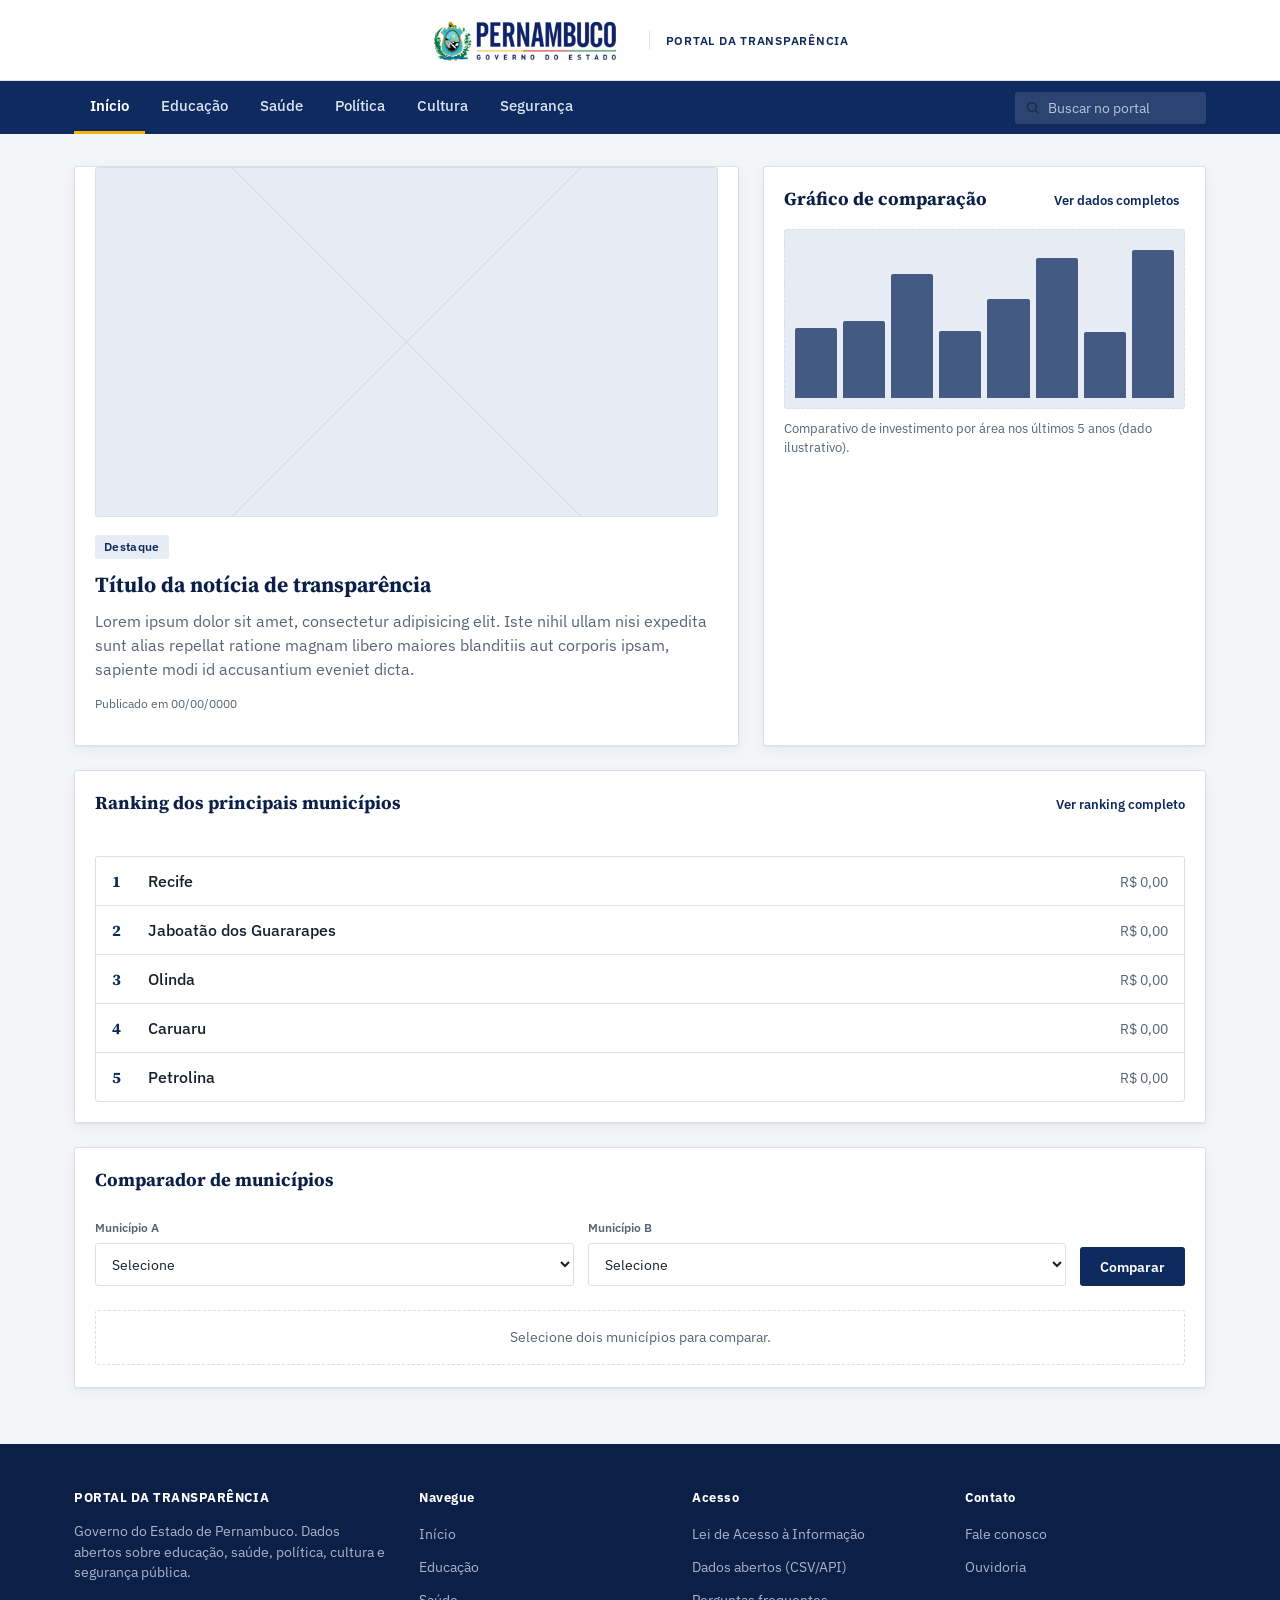
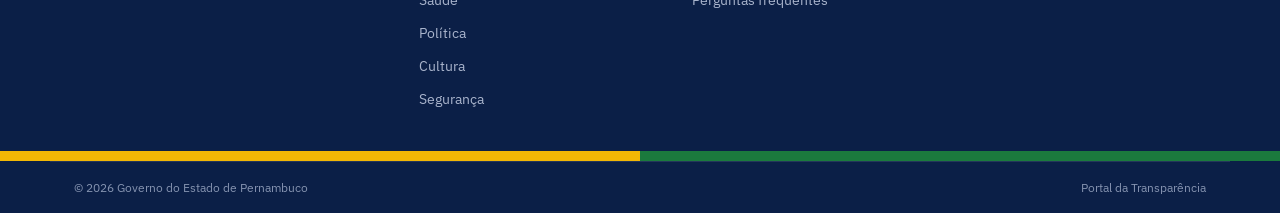
==== index.html @ 6aa35d71 "front inicial" ====
<!DOCTYPE html>
<html lang="pt-BR">
<head>
<meta charset="UTF-8">
<meta name="viewport" content="width=device-width, initial-scale=1.0">
<title>Portal da Transparência — Pernambuco</title>
<link rel="stylesheet" href="assets/css/style.css">
</head>
<body>

<div id="site-header"></div>

<main>
  <div class="container">

    <div class="grid-row grid-row--split">
      <!-- bloco notícia -->
      <article class="card">
        <span class="noticia__figure" aria-hidden="true"></span>
        <div class="card__body" style="padding-top:0;">
          <span class="noticia__tag">Destaque</span>
          <h2 class="noticia__headline">Título da notícia de transparência </h2>
          <p class="noticia__excerpt">Lorem ipsum dolor sit amet, consectetur adipisicing elit. Iste nihil ullam nisi expedita sunt alias repellat ratione magnam libero maiores blanditiis aut corporis ipsam, sapiente modi id accusantium eveniet dicta.</p>
          <p class="noticia__meta">Publicado em 00/00/0000</p>
        </div>
      </article>

      <!-- bloco gráfico de comparação -->
      <section class="card">
        <div class="card__header">
          <h2 class="card__title">Gráfico de comparação</h2>
          <button type="button" class="card__link js-toggle-grafico" aria-expanded="false" aria-controls="grafico-completo-inicio">Ver dados completos</button>
        </div>
        <div class="card__body">
          <div class="chart-placeholder" aria-hidden="true"></div>
          <p class="chart-caption">Comparativo de investimento por área nos últimos 5 anos (dado ilustrativo).</p>

          <div class="chart-expanded" id="grafico-completo-inicio" hidden>
            <div class="chart-expanded__grid">
              <div class="chart-block">
                <h3>Evolução anual</h3>
                <div class="chart-placeholder chart-placeholder--large" aria-hidden="true"></div>
              </div>
              <div class="chart-block">
                <h3>Distribuição por categoria</h3>
                <div class="pie-chart" style="--p1:35;--p2:25;--p3:20;--p4:20" aria-hidden="true"></div>
                <ul class="pie-legend">
                  <li><span class="swatch" style="background:var(--sector)"></span>Investimento <span class="pct">35%</span></li>
                  <li><span class="swatch" style="background:var(--navy-700)"></span>Custeio <span class="pct">25%</span></li>
                  <li><span class="swatch" style="background:var(--gold-500)"></span>Pessoal <span class="pct">20%</span></li>
                  <li><span class="swatch" style="background:var(--green-600)"></span>Outros <span class="pct">20%</span></li>
                </ul>
              </div>
            </div>
          </div>
        </div>
      </section>
    </div>

    <!-- bloco ranking -->
    <section class="card grid-row">
      <div class="card__header">
        <h2 class="card__title">Ranking dos principais municípios</h2>
        <a class="card__link" href="#">Ver ranking completo</a>
      </div>
      <div class="card__body">
        <ol class="ranking-list">
          <li><span class="pos">1</span><span class="mun">Recife</span><span class="val">R$ 0,00</span></li>
          <li><span class="pos">2</span><span class="mun">Jaboatão dos Guararapes</span><span class="val">R$ 0,00</span></li>
          <li><span class="pos">3</span><span class="mun">Olinda</span><span class="val">R$ 0,00</span></li>
          <li><span class="pos">4</span><span class="mun">Caruaru</span><span class="val">R$ 0,00</span></li>
          <li><span class="pos">5</span><span class="mun">Petrolina</span><span class="val">R$ 0,00</span></li>
        </ol>
      </div>
    </section>

    <!-- bloco comparador -->
    <section class="card">
      <div class="card__header">
        <h2 class="card__title">Comparador de municípios</h2>
      </div>
      <div class="comparador">
        <div>
          <label for="mun-a">Município A</label>
          <select id="mun-a">
            <option value="">Selecione</option>
            <option>Recife</option>
            <option>Jaboatão dos Guararapes</option>
            <option>Olinda</option>
            <option>Caruaru</option>
            <option>Petrolina</option>
          </select>
        </div>
        <div>
          <label for="mun-b">Município B</label>
          <select id="mun-b">
            <option value="">Selecione</option>
            <option>Recife</option>
            <option>Jaboatão dos Guararapes</option>
            <option>Olinda</option>
            <option>Caruaru</option>
            <option>Petrolina</option>
          </select>
        </div>
        <button type="button">Comparar</button>
      </div>
      <p class="comparador__result">Selecione dois municípios para comparar.</p>
    </section>

  </div>
</main>

<div id="site-footer"></div>

<script src="assets/js/layout.js"></script>
</body>
</html>
---- assets/css/style.css ----
@import url('https://fonts.googleapis.com/css2?family=Source+Serif+4:opsz,wght@8..60,400;8..60,600;8..60,700&family=IBM+Plex+Sans:wght@400;500;600;700&display=swap');

:root{
  /* cores do governo */
  --navy-900: #0B1F47;
  --navy-800: #0E2A5E;
  --navy-700: #16386F;
  --gold-500: #F2B705;
  --green-600: #1B7A3D;

  --bg: #F4F5F8;
  --surface: #FFFFFF;
  --line: #DBDFE6;
  --text: #1A1F2B;
  --text-muted: #5B6373;

  /*cor de destaque por area */
  --sector: var(--navy-800);
  --sector-tint: #E8EDF5;

  /* tipografia */
  --font-display: 'Source Serif 4', Georgia, serif;
  --font-ui: 'IBM Plex Sans', -apple-system, Segoe UI, sans-serif;

  --radius: 3px;
  --shadow: 0 1px 2px rgba(11,31,71,0.06), 0 4px 14px rgba(11,31,71,0.05);
}

/* cores por área */
body[data-sector="educacao"]  { --sector: #2E6F9E; --sector-tint: #E7EFF5; }
body[data-sector="saude"]     { --sector: #B8362B; --sector-tint: #F6E9E7; }
body[data-sector="politica"]  { --sector: #6C4A8C; --sector-tint: #EFE9F3; }
body[data-sector="cultura"]   { --sector: #B9691E; --sector-tint: #F5ECE1; }
body[data-sector="seguranca"] { --sector: #1E5C4A; --sector-tint: #E5EFEC; }

*{ box-sizing:border-box; }
html{ scroll-behavior:smooth; }
body{
  margin:0;
  background:var(--bg);
  color:var(--text);
  font-family:var(--font-ui);
  line-height:1.5;
  -webkit-font-smoothing:antialiased;
}
img{ max-width:100%; display:block; }
a{ color:inherit; text-decoration:none; }
:focus-visible{ outline:3px solid var(--gold-500); outline-offset:2px; }

.container{
  max-width:1180px;
  margin:0 auto;
  padding:0 24px;
}

/* Topo */
.site-header{
  background:var(--surface);
  border-bottom:1px solid var(--line);
}
.site-header__inner{
  display:flex;
  align-items:center;
  justify-content:center;
  gap:14px;
  padding:18px 24px;
}
.brasao{
  height:44px;
  width:auto;
  flex:none;
}
.wordmark__sub{
  font-size:0.78rem;
  font-weight:600;
  letter-spacing:0.06em;
  color:var(--navy-800);
  padding-left:16px;
  margin-left:16px;
  border-left:1px solid var(--line);
}

/* MENU — principal e busca */
.site-nav{
  background:var(--navy-800);
}
.site-nav__inner{
  display:flex;
  align-items:center;
  gap:8px;
  padding:0 24px;
}
.site-nav__list{
  list-style:none;
  display:flex;
  margin:0; padding:0;
  flex:1;
  flex-wrap:wrap;
}
.site-nav__list a{
  display:block;
  padding:14px 16px;
  font-size:0.92rem;
  font-weight:500;
  color:#DCE4F2;
  border-bottom:3px solid transparent;
  white-space:nowrap;
}
.site-nav__list a:hover{
  color:#fff;
  background:rgba(255,255,255,0.06);
}
.site-nav__list a[aria-current="page"]{
  color:#fff;
  border-bottom-color:var(--gold-500);
  font-weight:600;
}
.site-search{
  display:flex;
  align-items:center;
  background:rgba(255,255,255,0.12);
  border-radius:var(--radius);
  padding:6px 10px;
  gap:6px;
  margin:10px 0;
}
.site-search input{
  background:transparent;
  border:0;
  color:#fff;
  font-family:var(--font-ui);
  font-size:0.85rem;
  width:150px;
}
.site-search input::placeholder{ color:#B9C4DC; }
.site-search input:focus{ outline:none; }
.site-search svg{ flex:none; opacity:0.8; }

/* centro site */
.section-band{
  background:var(--sector-tint);
  border-bottom:1px solid var(--line);
}
.section-band__inner{
  padding:36px 24px 30px;
}
.section-band__eyebrow{
  display:inline-block;
  width:34px; height:4px;
  background:var(--sector);
  margin-bottom:14px;
}
.section-band__title{
  font-family:var(--font-display);
  font-size:2.1rem;
  color:var(--navy-900);
  margin:0 0 8px;
}
.section-band__desc{
  color:var(--text-muted);
  max-width:640px;
  margin:0;
}
.breadcrumb{
  font-size:0.82rem;
  color:var(--text-muted);
  margin-bottom:10px;
}
.breadcrumb a:hover{ color:var(--sector); }

/* MAIN */
main{ padding:32px 0 56px; }
.grid-row{
  display:grid;
  gap:24px;
  margin-bottom:24px;
}
.grid-row--split{ grid-template-columns:1.5fr 1fr; }

.card{
  background:var(--surface);
  border:1px solid var(--line);
  border-radius:var(--radius);
  box-shadow:var(--shadow);
  overflow:hidden;
}
.card__header{
  display:flex;
  align-items:baseline;
  justify-content:space-between;
  gap:12px;
  padding:18px 20px 0;
}
.card__title{
  font-family:var(--font-display);
  font-size:1.15rem;
  margin:0;
  color:var(--navy-900);
}
.card__link{
  font-size:0.82rem;
  font-weight:600;
  color:var(--sector);
  white-space:nowrap;
}
.card__link:hover{ text-decoration:underline; }
.card__body{ padding:16px 20px 20px; }

/* noticia*/
.noticia__figure{
  display:block;
  aspect-ratio:16/9;
  background:
    linear-gradient(135deg, transparent calc(50% - 1px), var(--line) calc(50% - 1px) calc(50% + 1px), transparent calc(50% + 1px)),
    linear-gradient(45deg, transparent calc(50% - 1px), var(--line) calc(50% - 1px) calc(50% + 1px), transparent calc(50% + 1px)),
    var(--sector-tint);
  border:1px solid var(--line);
  border-radius:var(--radius);
  margin:0 20px 16px;
  width:calc(100% - 40px);
}
.noticia__tag{
  display:inline-block;
  font-size:0.72rem;
  font-weight:600;
  letter-spacing:0.03em;
  color:var(--sector);
  background:var(--sector-tint);
  padding:3px 9px;
  border-radius:2px;
  margin-bottom:10px;
}
.noticia__headline{
  font-family:var(--font-display);
  font-size:1.35rem;
  margin:0 0 8px;
  color:var(--navy-900);
}
.noticia__excerpt{
  color:var(--text-muted);
  margin:0 0 6px;
}
.noticia__meta{
  font-size:0.78rem;
  color:var(--text-muted);
}

/* gráfico */
.chart-placeholder{
  height:180px;
  border:1px dashed var(--line);
  border-radius:var(--radius);
  background:var(--sector-tint);
  display:flex;
  align-items:flex-end;
  padding:10px;
  gap:6px;
}
.chart-placeholder i{
  flex:1;
  background:var(--sector);
  opacity:0.75;
  border-radius:2px 2px 0 0;
}
.chart-caption{
  font-size:0.8rem;
  color:var(--text-muted);
  margin-top:10px;
}

/* card gráfico */
.grid-row--split .card--full{ grid-column:1 / -1; }

/* botão "Ver dados completos" com a mesma aparência do link */
button.card__link{
  background:none;
  border:0;
  font-family:inherit;
  cursor:pointer;
}

.chart-expanded{
  margin-top:22px;
  padding-top:22px;
  border-top:1px solid var(--line);
}
.chart-expanded[hidden]{ display:none; }
.chart-expanded__grid{
  display:grid;
  grid-template-columns:1.4fr 1fr;
  gap:32px;
  align-items:start;
}
.chart-block h3{
  font-family:var(--font-display);
  font-size:1rem;
  color:var(--navy-900);
  margin:0 0 12px;
}
.chart-placeholder--large{ height:280px; }

/* gráfico de pizza  */
.pie-chart{
  --p1:35; --p2:25; --p3:20; --p4:20; /* valores padrão, caso a página não defina os seus */
  width:170px;
  height:170px;
  border-radius:50%;
  margin:0 auto 18px;
  background:conic-gradient(
    var(--sector)   0% calc(var(--p1)*1%),
    var(--navy-700) calc(var(--p1)*1%) calc((var(--p1) + var(--p2))*1%),
    var(--gold-500) calc((var(--p1) + var(--p2))*1%) calc((var(--p1) + var(--p2) + var(--p3))*1%),
    var(--green-600) calc((var(--p1) + var(--p2) + var(--p3))*1%) 100%
  );
}
.pie-legend{
  list-style:none;
  margin:0;
  padding:0;
  display:grid;
  gap:8px;
}
.pie-legend li{
  display:flex;
  align-items:center;
  gap:8px;
  font-size:0.85rem;
  color:var(--text);
}
.pie-legend .swatch{
  width:10px; height:10px;
  border-radius:2px;
  flex:none;
}
.pie-legend .pct{
  margin-left:auto;
  color:var(--text-muted);
  font-variant-numeric:tabular-nums;
}

@media (max-width:640px){
  .chart-expanded__grid{ grid-template-columns:1fr; }
}

/* ranking */
.ranking-list{
  list-style:none;
  margin:0; padding:0;
  display:grid;
  gap:1px;
  background:var(--line);
  border:1px solid var(--line);
  border-radius:var(--radius);
  overflow:hidden;
}
.ranking-list li{
  background:var(--surface);
  display:flex;
  align-items:center;
  gap:14px;
  padding:12px 16px;
}
.ranking-list .pos{
  font-family:var(--font-display);
  font-weight:700;
  color:var(--sector);
  width:22px;
  flex:none;
}
.ranking-list .mun{ flex:1; font-weight:500; }
.ranking-list .val{
  font-variant-numeric:tabular-nums;
  color:var(--text-muted);
  font-size:0.9rem;
}

/* comparador */
.comparador{
  display:grid;
  grid-template-columns:1fr 1fr auto;
  gap:14px;
  align-items:end;
  padding:24px 20px;
}
.comparador label{
  display:block;
  font-size:0.78rem;
  font-weight:600;
  color:var(--text-muted);
  margin-bottom:6px;
}
.comparador select{
  width:100%;
  padding:10px 12px;
  border:1px solid var(--line);
  border-radius:var(--radius);
  font-family:var(--font-ui);
  font-size:0.9rem;
  background:var(--surface);
  color:var(--text);
}
.comparador button{
  padding:10px 20px;
  background:var(--sector);
  color:#fff;
  border:0;
  border-radius:var(--radius);
  font-family:var(--font-ui);
  font-weight:600;
  font-size:0.9rem;
  cursor:pointer;
}
.comparador button:hover{ filter:brightness(1.08); }
.comparador__result{
  margin:0 20px 22px;
  padding:16px;
  border:1px dashed var(--line);
  border-radius:var(--radius);
  color:var(--text-muted);
  font-size:0.88rem;
  text-align:center;
}

/* Rodape */
.site-footer{ background:var(--navy-900); color:#C9D3E6; }
.site-footer__inner{
  padding:44px 24px 32px;
  display:grid;
  grid-template-columns:1.3fr 1fr 1fr 1fr;
  gap:32px;
}
.site-footer h3{
  font-family:var(--font-ui);
  font-size:0.82rem;
  letter-spacing:0.04em;
  color:#fff;
  margin:0 0 14px;
}
.site-footer p{ font-size:0.85rem; color:#A9B4CC; margin:0; }
.site-footer ul{ list-style:none; margin:0; padding:0; }
.site-footer li{ margin-bottom:9px; }
.site-footer a{ font-size:0.85rem; color:#A9B4CC; }
.site-footer a:hover{ color:#fff; }
.site-footer__stripes{ display:flex; height:10px; }
.site-footer__stripes span{ flex:1; }
.site-footer__stripes span:first-child{ background:var(--gold-500); }
.site-footer__stripes span:last-child{ background:var(--green-600); }
.site-footer__base{
  border-top:1px solid rgba(255,255,255,0.1);
  padding:16px 24px;
  font-size:0.78rem;
  color:#8593B0;
  display:flex;
  justify-content:space-between;
  flex-wrap:wrap;
  gap:8px;
}

/* Mobile */
@media (max-width:860px){
  .grid-row--split{ grid-template-columns:1fr; }
  .site-nav__inner{ flex-wrap:wrap; padding:0 12px; }
  .site-search{ width:100%; margin:8px 0 10px; }
  .site-search input{ width:100%; }
  .site-footer__inner{ grid-template-columns:1fr 1fr; }
  .comparador{ grid-template-columns:1fr; }
}
@media (max-width:520px){
  .site-footer__inner{ grid-template-columns:1fr; }
  .section-band__title{ font-size:1.6rem; }
}
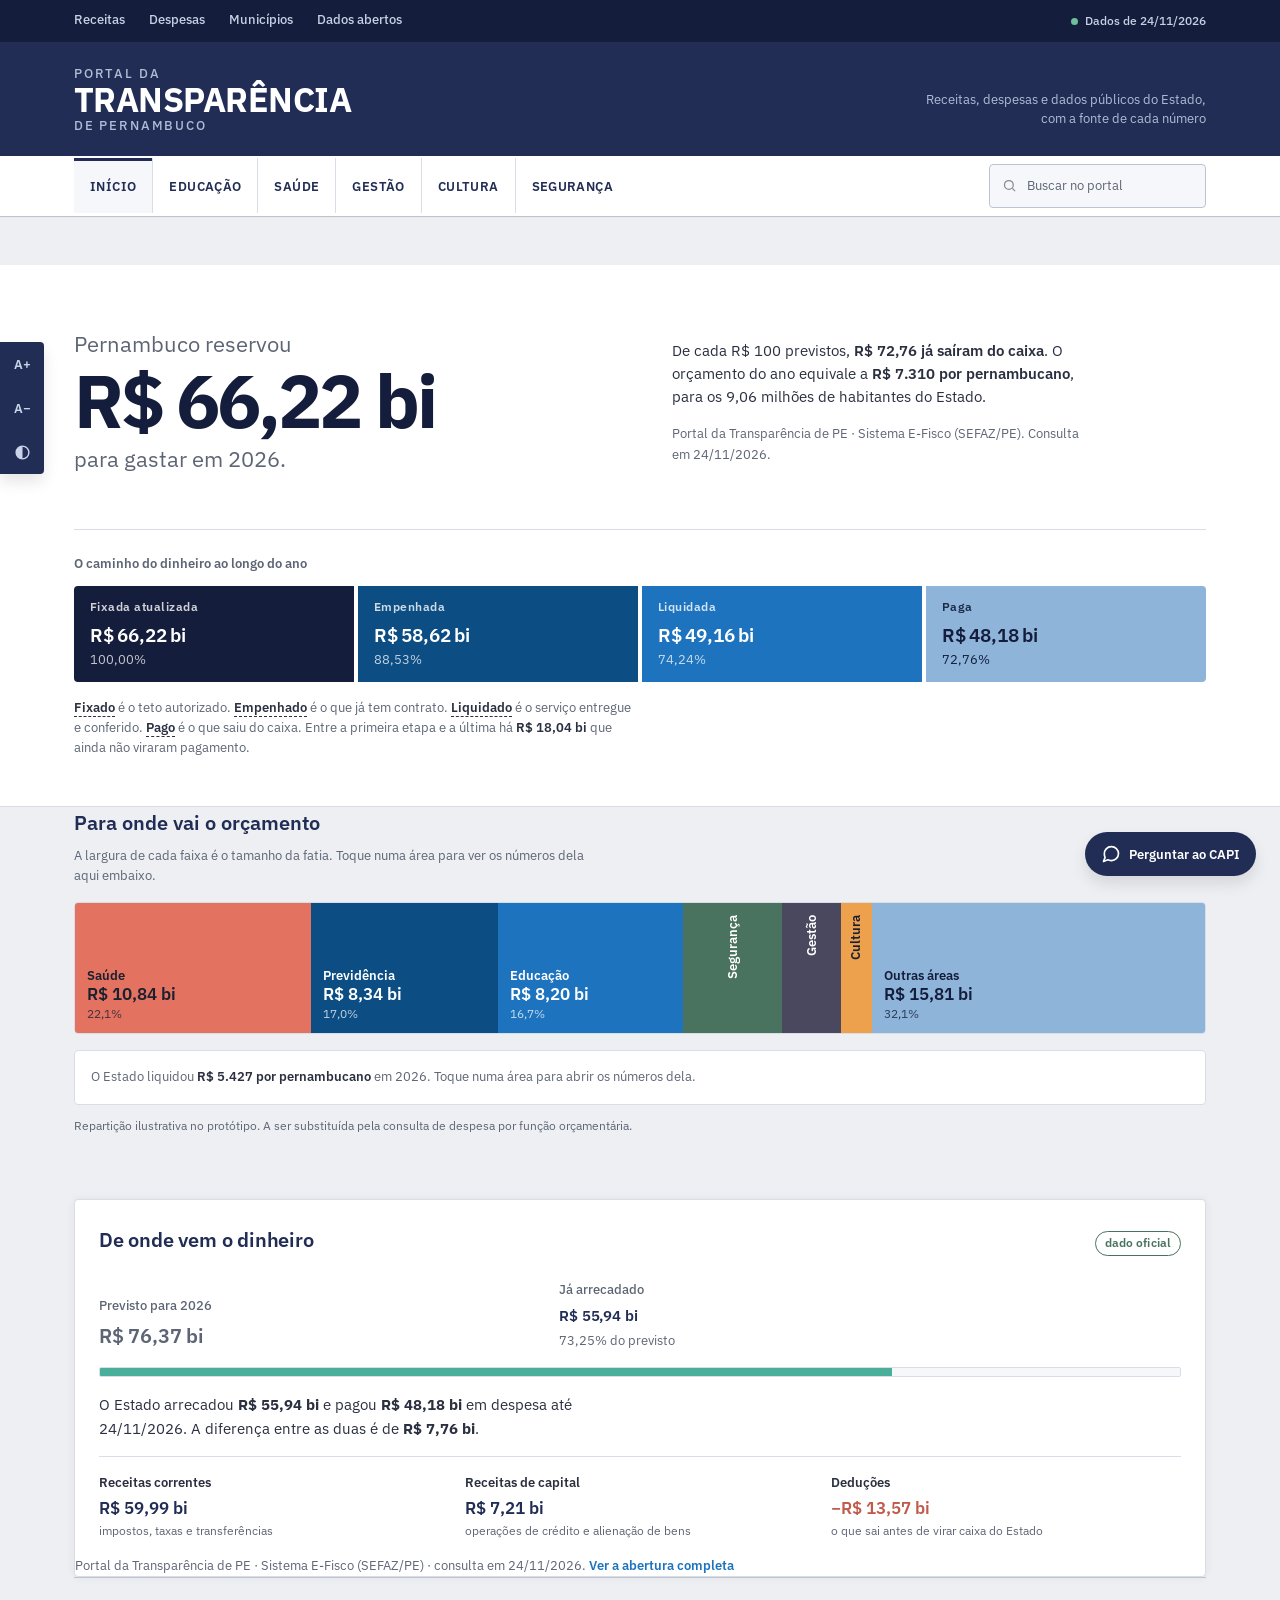
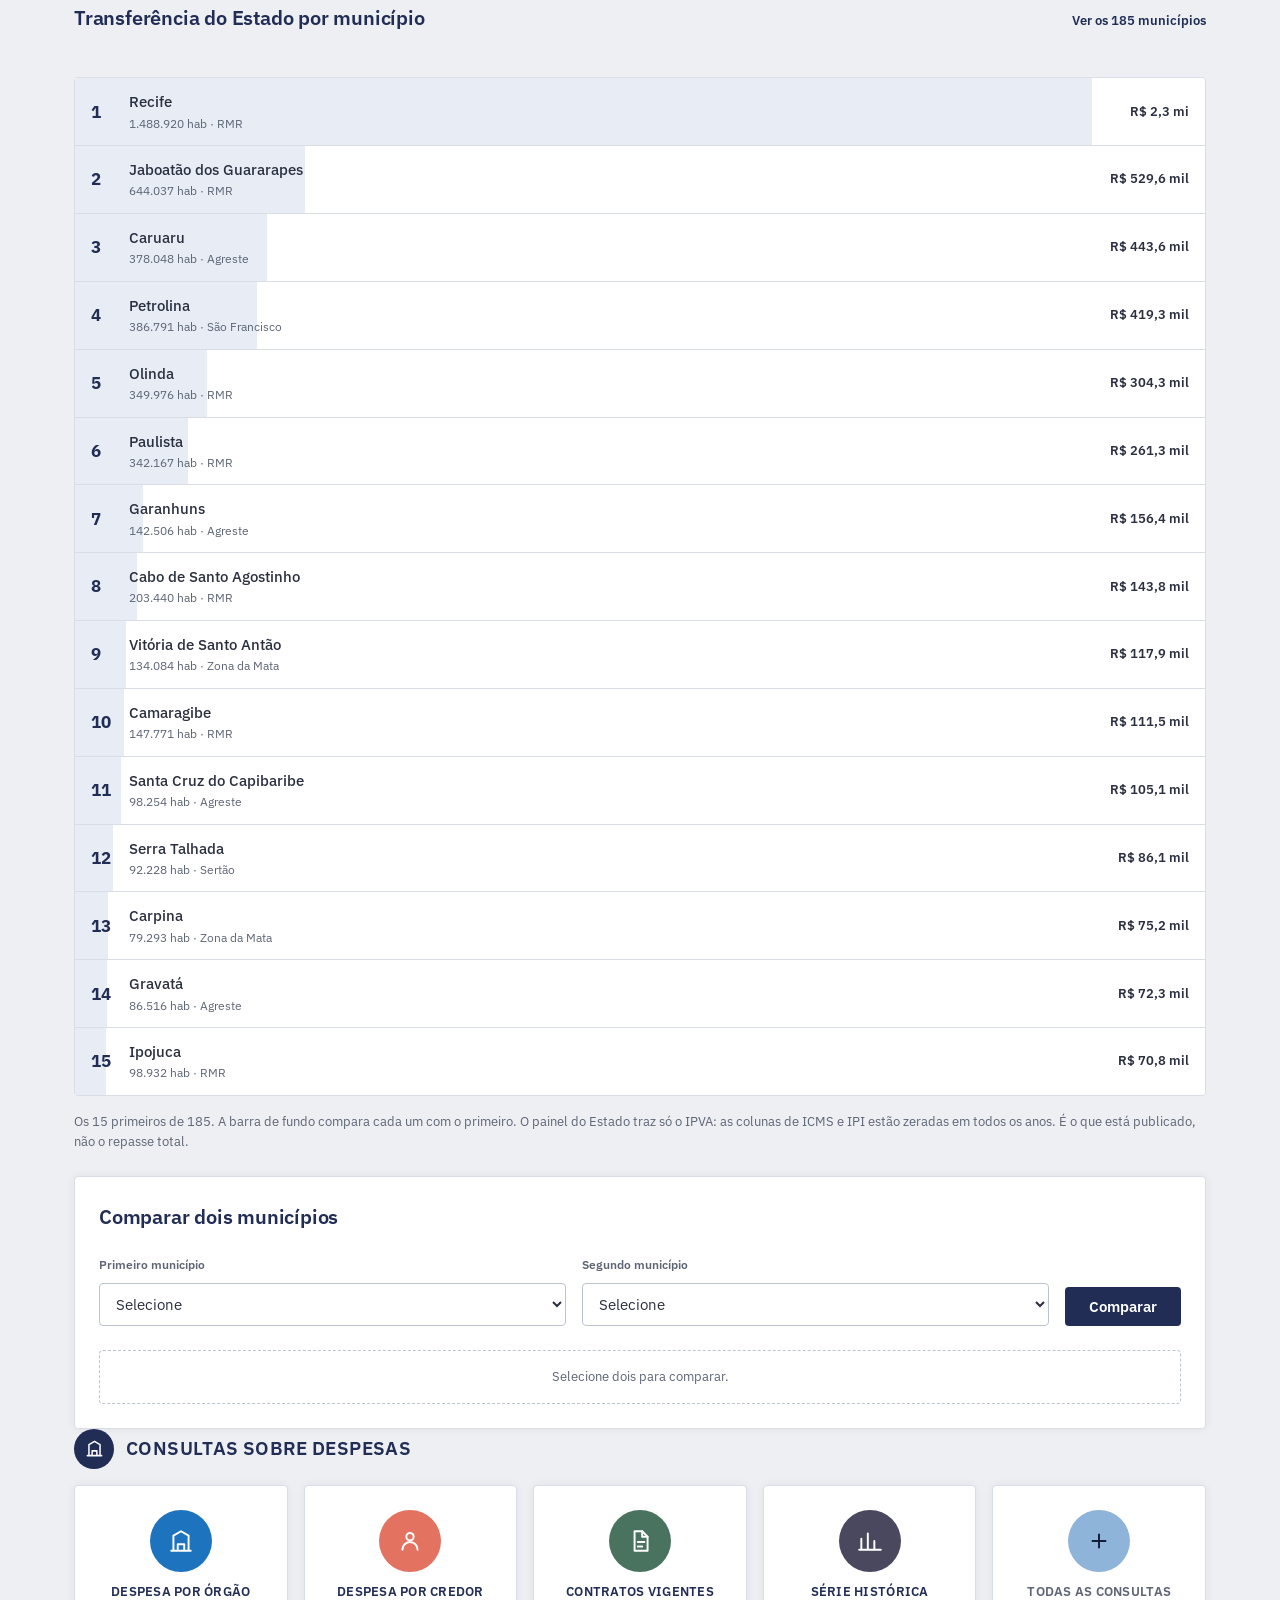
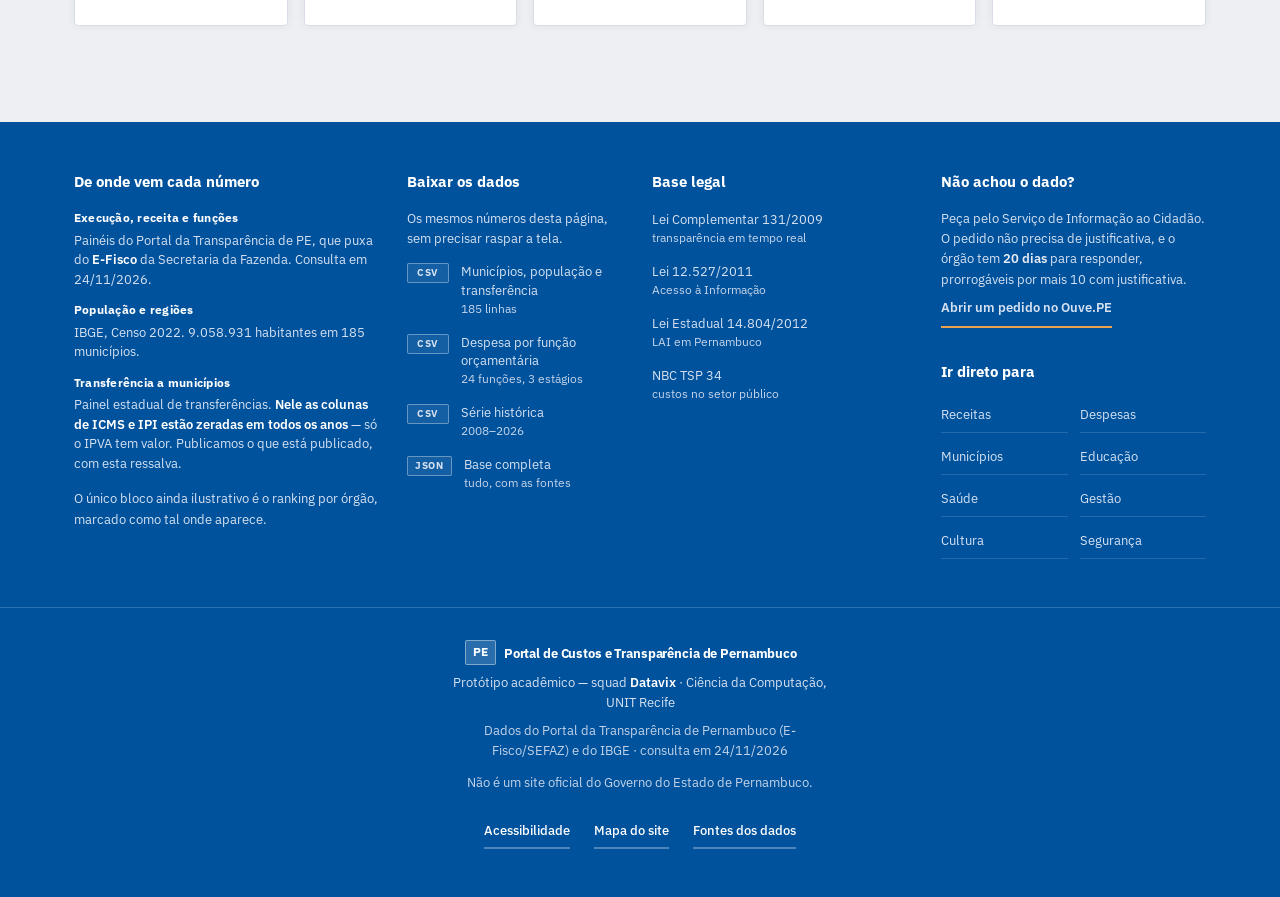
==== commit 4b64fba7: "front atualizado" ====
--- a/index.html
+++ b/index.html
@@ -4,114 +4,69 @@
 <meta charset="UTF-8">
 <meta name="viewport" content="width=device-width, initial-scale=1.0">
 <title>Portal da Transparência — Pernambuco</title>
+<meta name="description" content="Quanto o Estado de Pernambuco reservou e quanto já gastou: execução orçamentária, repartição por área e despesa por órgão.">
 <link rel="stylesheet" href="assets/css/style.css">
 </head>
 <body>
 
 <div id="site-header"></div>
 
-<main>
+<main id="conteudo">
+
+  <!-- quanto é, e como o dinheiro percorre o ano -->
+  <div id="abertura"></div>
+
   <div class="container">
 
-    <div class="grid-row grid-row--split">
-      <!-- bloco notícia -->
-      <article class="card">
-        <span class="noticia__figure" aria-hidden="true"></span>
-        <div class="card__body" style="padding-top:0;">
-          <span class="noticia__tag">Destaque</span>
-          <h2 class="noticia__headline">Título da notícia de transparência </h2>
-          <p class="noticia__excerpt">Lorem ipsum dolor sit amet, consectetur adipisicing elit. Iste nihil ullam nisi expedita sunt alias repellat ratione magnam libero maiores blanditiis aut corporis ipsam, sapiente modi id accusantium eveniet dicta.</p>
-          <p class="noticia__meta">Publicado em 00/00/0000</p>
-        </div>
-      </article>
+    <!-- para onde vai: a faixa comanda a leitura e o gráfico -->
+    <div id="faixa-orcamento"></div>
 
-      <!-- bloco gráfico de comparação -->
-      <section class="card">
-        <div class="card__header">
-          <h2 class="card__title">Gráfico de comparação</h2>
-          <button type="button" class="card__link js-toggle-grafico" aria-expanded="false" aria-controls="grafico-completo-inicio">Ver dados completos</button>
-        </div>
-        <div class="card__body">
-          <div class="chart-placeholder" aria-hidden="true"></div>
-          <p class="chart-caption">Comparativo de investimento por área nos últimos 5 anos (dado ilustrativo).</p>
+    <!-- de onde vem o dinheiro, e quanto já entrou -->
+    <div id="receita"></div>
 
-          <div class="chart-expanded" id="grafico-completo-inicio" hidden>
-            <div class="chart-expanded__grid">
-              <div class="chart-block">
-                <h3>Evolução anual</h3>
-                <div class="chart-placeholder chart-placeholder--large" aria-hidden="true"></div>
-              </div>
-              <div class="chart-block">
-                <h3>Distribuição por categoria</h3>
-                <div class="pie-chart" style="--p1:35;--p2:25;--p3:20;--p4:20" aria-hidden="true"></div>
-                <ul class="pie-legend">
-                  <li><span class="swatch" style="background:var(--sector)"></span>Investimento <span class="pct">35%</span></li>
-                  <li><span class="swatch" style="background:var(--navy-700)"></span>Custeio <span class="pct">25%</span></li>
-                  <li><span class="swatch" style="background:var(--gold-500)"></span>Pessoal <span class="pct">20%</span></li>
-                  <li><span class="swatch" style="background:var(--green-600)"></span>Outros <span class="pct">20%</span></li>
-                </ul>
-              </div>
-            </div>
-          </div>
-        </div>
-      </section>
-    </div>
-
-    <!-- bloco ranking -->
-    <section class="card grid-row">
+    <!-- para onde vai, por município -->
+    <section class="card grid-row" id="municipios">
       <div class="card__header">
-        <h2 class="card__title">Ranking dos principais municípios</h2>
-        <a class="card__link" href="#">Ver ranking completo</a>
+        <h2 class="card__title" data-titulo-ranking></h2>
+        <a class="card__link" href="#">Ver os 185 municípios</a>
       </div>
       <div class="card__body">
-        <ol class="ranking-list">
-          <li><span class="pos">1</span><span class="mun">Recife</span><span class="val">R$ 0,00</span></li>
-          <li><span class="pos">2</span><span class="mun">Jaboatão dos Guararapes</span><span class="val">R$ 0,00</span></li>
-          <li><span class="pos">3</span><span class="mun">Olinda</span><span class="val">R$ 0,00</span></li>
-          <li><span class="pos">4</span><span class="mun">Caruaru</span><span class="val">R$ 0,00</span></li>
-          <li><span class="pos">5</span><span class="mun">Petrolina</span><span class="val">R$ 0,00</span></li>
-        </ol>
+        <ol class="ranking-list"></ol>
+        <p class="chart-caption" data-nota-ranking></p>
       </div>
     </section>
 
-    <!-- bloco comparador -->
+    <!-- comparar dois -->
     <section class="card">
       <div class="card__header">
-        <h2 class="card__title">Comparador de municípios</h2>
+        <h2 class="card__title" data-titulo-comparador></h2>
       </div>
       <div class="comparador">
         <div>
-          <label for="mun-a">Município A</label>
-          <select id="mun-a">
-            <option value="">Selecione</option>
-            <option>Recife</option>
-            <option>Jaboatão dos Guararapes</option>
-            <option>Olinda</option>
-            <option>Caruaru</option>
-            <option>Petrolina</option>
-          </select>
+          <label for="mun-a" data-rotulo-a></label>
+          <select id="mun-a"></select>
         </div>
         <div>
-          <label for="mun-b">Município B</label>
-          <select id="mun-b">
-            <option value="">Selecione</option>
-            <option>Recife</option>
-            <option>Jaboatão dos Guararapes</option>
-            <option>Olinda</option>
-            <option>Caruaru</option>
-            <option>Petrolina</option>
-          </select>
+          <label for="mun-b" data-rotulo-b></label>
+          <select id="mun-b"></select>
         </div>
         <button type="button">Comparar</button>
       </div>
-      <p class="comparador__result">Selecione dois municípios para comparar.</p>
+      <p class="comparador__result">Selecione dois para comparar.</p>
     </section>
+
+    <!-- navegação, no fim -->
+    <div data-secao="Consultas sobre despesas" data-icone="orgao"></div>
+    <ul class="cartoes"></ul>
 
   </div>
 </main>
 
 <div id="site-footer"></div>
 
+<script src="assets/js/dados.js"></script>
+<script src="assets/js/componentes.js"></script>
 <script src="assets/js/layout.js"></script>
+<script src="assets/js/assistente.js"></script>
 </body>
 </html>
--- a/assets/css/style.css
+++ b/assets/css/style.css
@@ -1,94 +1,186 @@
-@import url('https://fonts.googleapis.com/css2?family=Source+Serif+4:opsz,wght@8..60,400;8..60,600;8..60,700&family=IBM+Plex+Sans:wght@400;500;600;700&display=swap');
+/* Fonte servida do próprio projeto, não do Google. É um arquivo
+   variável de 45 KB que cobre os quatro pesos, então o site abre
+   igual sem internet — numa apresentação não se depende da rede
+   da sala. Fallback de sistema mantido logo abaixo, em --font-ui. */
+@font-face{
+  font-family:'IBM Plex Sans';
+  font-style:normal;
+  font-weight:400 700;
+  font-display:swap;
+  src:url('../fonts/ibm-plex-sans-latin.woff2') format('woff2');
+  unicode-range:U+0000-00FF,U+0131,U+0152-0153,U+02BB-02BC,U+02C6,U+02DA,U+02DC,
+    U+0304,U+0308,U+0329,U+2000-206F,U+20AC,U+2122,U+2191,U+2193,U+2212,U+2215,U+FEFF,U+FFFD;
+}
+
+/* ============================================================
+   Portal da Transparência — Pernambuco
+   Folha de estilo única. Tema por setor via body[data-sector].
+   ============================================================ */
 
 :root{
-  /* cores do governo */
-  --navy-900: #0B1F47;
-  --navy-800: #0E2A5E;
-  --navy-700: #16386F;
-  --gold-500: #F2B705;
-  --green-600: #1B7A3D;
-
-  --bg: #F4F5F8;
-  --surface: #FFFFFF;
-  --line: #DBDFE6;
-  --text: #1A1F2B;
-  --text-muted: #5B6373;
-
-  /*cor de destaque por area */
-  --sector: var(--navy-800);
-  --sector-tint: #E8EDF5;
-
-  /* tipografia */
-  --font-display: 'Source Serif 4', Georgia, serif;
-  --font-ui: 'IBM Plex Sans', -apple-system, Segoe UI, sans-serif;
-
-  --radius: 3px;
-  --shadow: 0 1px 2px rgba(11,31,71,0.06), 0 4px 14px rgba(11,31,71,0.05);
-}
-
-/* cores por área */
-body[data-sector="educacao"]  { --sector: #2E6F9E; --sector-tint: #E7EFF5; }
-body[data-sector="saude"]     { --sector: #B8362B; --sector-tint: #F6E9E7; }
-body[data-sector="politica"]  { --sector: #6C4A8C; --sector-tint: #EFE9F3; }
-body[data-sector="cultura"]   { --sector: #B9691E; --sector-tint: #F5ECE1; }
-body[data-sector="seguranca"] { --sector: #1E5C4A; --sector-tint: #E5EFEC; }
+  /* --- cores institucionais ---
+     Estruturais tiradas do Portal da Transparência de PE, para o
+     site ler como da mesma família: azul-marinho #212D55, azul de
+     ação #1E73BE e fundo #EDEFF3.
+     Escala de azuis derivada daí, para a régua de execução. */
+  --navy-900:#141E3C;
+  --navy-800:#212D55;
+  --navy-700:#0C4E84;
+  --navy-500:#1E73BE;
+  --navy-300:#8FB4D9;
+  --azul-acao:#1E73BE;
+  --gold-500:#EDA14C;
+  --green-600:#4A735F;
+  --red-600:#C05B4C;
+
+  --bg:#EDEFF3;
+  --surface:#FFFFFF;
+  --surface-sunken:#F6F7FA;
+  --line:#D8DDE6;
+  --line-strong:#BCC4D1;
+  --text:#2B3040;
+  --text-muted:#5D6575;
+
+  /* Cor de cada área. Também da paleta do portal oficial: um
+     conjunto dessaturado e terroso, em vez das cores saturadas
+     de antes. Resolve o vermelho estridente da Saúde. */
+  /* Cor de preenchimento: a do portal oficial, usada em áreas
+     grandes com texto grande. */
+  --cor-educacao:#1E73BE;
+  --cor-saude:#E47261;
+  --cor-politica:#4A485F;
+  --cor-cultura:#EDA14C;
+  --cor-seguranca:#4A735F;
+  --cor-receitas:#4AAF9A;
+  --cor-contratos:#A15F7F;
+
+  /* Cor de texto: variante escurecida até passar 4,5:1 sobre
+     branco. Três das cores do portal oficial reprovam em
+     contraste (Cultura 2,14:1 e Saúde 3,05:1), então o tom de
+     preenchimento nunca é usado em texto pequeno. */
+  --txt-educacao:#1E73BE;
+  --txt-saude:#B65B4E;
+  --txt-politica:#4A485F;
+  --txt-cultura:#9A6931;
+  --txt-seguranca:#4A735F;
+
+  /* destaque da área atual — sobrescrito por body[data-sector] */
+  --sector:var(--navy-800);
+  --sector-texto:var(--navy-800);
+  --sector-tint:#E8EDF5;
+
+  /* --- tipografia --- */
+  /* uma família só. A hierarquia vem de peso e tamanho, não de
+     contraste entre serifa e sem-serifa — isso é linguagem de
+     jornal, e este é um instrumento de consulta. */
+  --font-ui:'IBM Plex Sans', -apple-system, Segoe UI, sans-serif;
+  --font-display:var(--font-ui);
+
+  --fs-display:clamp(1.75rem, 1.25rem + 2vw, 2.4rem);
+  --fs-h2:1.25rem;
+  --fs-h3:1.0625rem;
+  --fs-body:0.9375rem;
+  --fs-sm:0.8125rem;
+  --fs-xs:0.75rem;
+
+  /* --- espaçamento --- */
+  --s1:4px;  --s2:8px;  --s3:12px; --s4:16px;
+  --s5:24px; --s6:32px; --s7:48px; --s8:64px;
+
+  --radius:4px;
+  --radius-sm:2px;
+  --shadow:0 0 10px rgba(0,0,0,.06);
+  --shadow-raised:0 8px 15px rgba(0,0,0,.10);
+
+  --ease:cubic-bezier(.2,.6,.3,1);
+}
+
+body[data-sector="educacao"]  { --sector:var(--cor-educacao);  --sector-texto:var(--txt-educacao);  --sector-tint:#E6EFF8; }
+body[data-sector="saude"]     { --sector:var(--cor-saude);     --sector-texto:var(--txt-saude);     --sector-tint:#FBEDEA; }
+body[data-sector="politica"]  { --sector:var(--cor-politica);  --sector-texto:var(--txt-politica);  --sector-tint:#ECECF1; }
+body[data-sector="cultura"]   { --sector:var(--cor-cultura);   --sector-texto:var(--txt-cultura);   --sector-tint:#FBF0E2; }
+body[data-sector="seguranca"] { --sector:var(--cor-seguranca); --sector-texto:var(--txt-seguranca); --sector-tint:#E9EFEB; }
 
 *{ box-sizing:border-box; }
 html{ scroll-behavior:smooth; }
+
 body{
   margin:0;
   background:var(--bg);
   color:var(--text);
   font-family:var(--font-ui);
-  line-height:1.5;
+  font-size:var(--fs-body);
+  line-height:1.55;
   -webkit-font-smoothing:antialiased;
-}
+  text-rendering:optimizeLegibility;
+}
+
 img{ max-width:100%; display:block; }
 a{ color:inherit; text-decoration:none; }
-:focus-visible{ outline:3px solid var(--gold-500); outline-offset:2px; }
+
+:focus-visible{
+  outline:3px solid var(--gold-500);
+  outline-offset:2px;
+  border-radius:var(--radius-sm);
+}
 
 .container{
   max-width:1180px;
   margin:0 auto;
-  padding:0 24px;
-}
-
-/* Topo */
+  padding:0 var(--s5);
+}
+
+/* ============================================================
+   CABEÇALHO E NAVEGAÇÃO
+   ============================================================ */
+
 .site-header{
   background:var(--surface);
   border-bottom:1px solid var(--line);
 }
 .site-header__inner{
   display:flex;
-  align-items:center;
-  justify-content:center;
-  gap:14px;
-  padding:18px 24px;
-}
-.brasao{
-  height:44px;
-  width:auto;
-  flex:none;
-}
-.wordmark__sub{
-  font-size:0.78rem;
-  font-weight:600;
-  letter-spacing:0.06em;
-  color:var(--navy-800);
-  padding-left:16px;
-  margin-left:16px;
-  border-left:1px solid var(--line);
-}
-
-/* MENU — principal e busca */
+  align-items:baseline;
+  gap:var(--s3);
+  padding:var(--s5) var(--s5) var(--s4);
+}
+.marca{
+  font-size:1.15rem;
+  font-weight:700;
+  letter-spacing:-.02em;
+  color:var(--navy-900);
+  margin:0;
+}
+.marca__uf{
+  display:inline-block;
+  padding:2px 7px;
+  margin-right:var(--s2);
+  background:var(--navy-800);
+  color:#fff;
+  font-size:.8rem;
+  font-weight:700;
+  letter-spacing:.02em;
+  border-radius:var(--radius-sm);
+  vertical-align:2px;
+}
+.marca__nota{
+  font-size:var(--fs-xs);
+  color:var(--text-muted);
+  margin:0;
+}
+
+
 .site-nav{
   background:var(--navy-800);
+  position:sticky;
+  top:0;
+  z-index:20;
 }
 .site-nav__inner{
   display:flex;
   align-items:center;
-  gap:8px;
-  padding:0 24px;
+  gap:var(--s2);
+  padding:0 var(--s5);
 }
 .site-nav__list{
   list-style:none;
@@ -99,83 +191,201 @@
 }
 .site-nav__list a{
   display:block;
-  padding:14px 16px;
-  font-size:0.92rem;
+  padding:var(--s4) var(--s4);
+  font-size:var(--fs-body);
   font-weight:500;
-  color:#DCE4F2;
+  color:#D5DEEF;
   border-bottom:3px solid transparent;
   white-space:nowrap;
-}
-.site-nav__list a:hover{
-  color:#fff;
-  background:rgba(255,255,255,0.06);
-}
+  transition:color .15s var(--ease), background-color .15s var(--ease);
+}
+.site-nav__list a:hover{ color:#fff; background:rgba(255,255,255,.07); }
 .site-nav__list a[aria-current="page"]{
   color:#fff;
   border-bottom-color:var(--gold-500);
   font-weight:600;
 }
+
 .site-search{
   display:flex;
   align-items:center;
-  background:rgba(255,255,255,0.12);
+  background:rgba(255,255,255,.12);
+  border:1px solid rgba(255,255,255,.08);
   border-radius:var(--radius);
-  padding:6px 10px;
-  gap:6px;
-  margin:10px 0;
+  padding:var(--s2) var(--s3);
+  gap:var(--s2);
+  margin:var(--s2) 0;
+  transition:background-color .15s var(--ease), border-color .15s var(--ease);
+}
+.site-search:focus-within{
+  background:rgba(255,255,255,.18);
+  border-color:rgba(255,255,255,.25);
 }
 .site-search input{
   background:transparent;
   border:0;
   color:#fff;
   font-family:var(--font-ui);
-  font-size:0.85rem;
-  width:150px;
-}
-.site-search input::placeholder{ color:#B9C4DC; }
+  font-size:var(--fs-sm);
+  width:168px;
+}
+.site-search input::placeholder{ color:#A8B6D2; }
 .site-search input:focus{ outline:none; }
-.site-search svg{ flex:none; opacity:0.8; }
-
-/* centro site */
+.site-search svg{ flex:none; opacity:.75; }
+
+/* ============================================================
+   FAIXA DE SEÇÃO
+   ============================================================ */
+
 .section-band{
   background:var(--sector-tint);
   border-bottom:1px solid var(--line);
 }
-.section-band__inner{
-  padding:36px 24px 30px;
-}
+.section-band__inner{ padding:var(--s6) var(--s5) var(--s5); }
 .section-band__eyebrow{
   display:inline-block;
-  width:34px; height:4px;
+  width:36px; height:4px;
   background:var(--sector);
-  margin-bottom:14px;
+  margin-bottom:var(--s3);
+  border-radius:1px;
 }
 .section-band__title{
   font-family:var(--font-display);
-  font-size:2.1rem;
+  font-size:var(--fs-display);
+  font-weight:600;
+  letter-spacing:-.015em;
   color:var(--navy-900);
-  margin:0 0 8px;
+  margin:0 0 var(--s2);
+  text-wrap:balance;
 }
 .section-band__desc{
   color:var(--text-muted);
-  max-width:640px;
+  max-width:62ch;
   margin:0;
+  text-wrap:pretty;
 }
 .breadcrumb{
-  font-size:0.82rem;
-  color:var(--text-muted);
-  margin-bottom:10px;
-}
-.breadcrumb a:hover{ color:var(--sector); }
-
-/* MAIN */
-main{ padding:32px 0 56px; }
+  font-size:var(--fs-sm);
+  color:var(--text-muted);
+  margin:0 0 var(--s3);
+}
+.breadcrumb a{ transition:color .15s var(--ease); }
+.breadcrumb a:hover{ color:var(--azul-acao); text-decoration:underline; }
+
+/* ============================================================
+   RÉGUA DE EXECUÇÃO ORÇAMENTÁRIA
+   O elemento principal: as quatro etapas do gasto público como
+   estágios de um mesmo recurso, com largura proporcional ao valor.
+   ============================================================ */
+
+.execucao{
+  background:var(--surface);
+  border:1px solid var(--line);
+  border-radius:var(--radius);
+  box-shadow:var(--shadow);
+  padding:var(--s5);
+  margin-bottom:var(--s5);
+}
+.execucao__head{
+  display:flex;
+  align-items:baseline;
+  justify-content:space-between;
+  gap:var(--s3);
+  flex-wrap:wrap;
+  margin-bottom:var(--s5);
+}
+.execucao__title{
+  font-size:var(--fs-h2);
+  font-weight:600;
+  color:var(--sector-texto);
+  margin:0;
+  text-wrap:balance;
+}
+.execucao__fonte{
+  font-size:var(--fs-xs);
+  color:var(--text-muted);
+}
+
+.execucao__trilha{
+  display:grid;
+  grid-template-columns:repeat(4, 1fr);
+  gap:var(--s1);
+  margin-bottom:var(--s5);
+}
+.etapa{
+  position:relative;
+  padding:var(--s4) var(--s4) var(--s4) var(--s5);
+  background:var(--stage, var(--navy-700));
+  color:#fff;
+  min-width:0;
+}
+.etapa:first-child{ border-radius:var(--radius) 0 0 var(--radius); }
+.etapa:last-child{ border-radius:0 var(--radius) var(--radius) 0; }
+
+.etapa--1{ --stage:var(--navy-900); }
+.etapa--2{ --stage:var(--navy-700); }
+.etapa--3{ --stage:var(--navy-500); }
+.etapa--4{ --stage:var(--navy-300); }
+.etapa--4 .etapa__rotulo{ color:#1B2B4A; }
+.etapa--4 .etapa__valor,
+.etapa--4 .etapa__share{ color:var(--navy-900); }
+
+.etapa__rotulo{
+  display:block;
+  font-size:var(--fs-xs);
+  font-weight:600;
+  letter-spacing:.04em;
+  color:rgba(255,255,255,.8);
+  margin-bottom:var(--s2);
+}
+.etapa__valor{
+  display:block;
+  font-family:var(--font-display);
+  font-size:1.55rem;
+  font-weight:600;
+  line-height:1.1;
+  font-variant-numeric:tabular-nums;
+  letter-spacing:-.01em;
+}
+.etapa__share{
+  display:block;
+  font-size:var(--fs-sm);
+  font-variant-numeric:tabular-nums;
+  color:rgba(255,255,255,.75);
+  margin-top:var(--s1);
+}
+/* barra proporcional dentro de cada etapa */
+.etapa__barra{
+  position:absolute;
+  left:0; top:0; bottom:0;
+  width:4px;
+  background:var(--gold-500);
+  transform:scaleY(var(--p, 1));
+  transform-origin:bottom;
+}
+
+.execucao__legenda{
+  font-size:var(--fs-sm);
+  color:var(--text-muted);
+  margin:0;
+  max-width:70ch;
+  text-wrap:pretty;
+}
+.execucao__legenda b{ color:var(--text); font-weight:600; }
+
+/* ============================================================
+   GRADE E CARTÕES
+   ============================================================ */
+
+main{ padding:var(--s6) 0 var(--s8); }
+
 .grid-row{
   display:grid;
-  gap:24px;
-  margin-bottom:24px;
-}
-.grid-row--split{ grid-template-columns:1.5fr 1fr; }
+  gap:var(--s5);
+  margin-bottom:var(--s5);
+}
+/* o dado pesa mais que a notícia, e vem primeiro no empilhamento */
+.grid-row--split{ grid-template-columns:1.15fr 1fr; }
 
 .card{
   background:var(--surface);
@@ -183,153 +393,159 @@
   border-radius:var(--radius);
   box-shadow:var(--shadow);
   overflow:hidden;
+  display:flex;
+  flex-direction:column;
 }
 .card__header{
   display:flex;
   align-items:baseline;
   justify-content:space-between;
-  gap:12px;
-  padding:18px 20px 0;
+  gap:var(--s3);
+  padding:var(--s5) var(--s5) 0;
 }
 .card__title{
-  font-family:var(--font-display);
-  font-size:1.15rem;
+  font-size:var(--fs-h2);
+  font-weight:600;
   margin:0;
-  color:var(--navy-900);
+  color:var(--sector-texto);
+  letter-spacing:-.01em;
 }
 .card__link{
-  font-size:0.82rem;
-  font-weight:600;
-  color:var(--sector);
+  font-size:var(--fs-sm);
+  font-weight:600;
+  color:var(--sector-texto);
   white-space:nowrap;
+  transition:opacity .15s var(--ease);
 }
 .card__link:hover{ text-decoration:underline; }
-.card__body{ padding:16px 20px 20px; }
-
-/* noticia*/
-.noticia__figure{
-  display:block;
-  aspect-ratio:16/9;
-  background:
-    linear-gradient(135deg, transparent calc(50% - 1px), var(--line) calc(50% - 1px) calc(50% + 1px), transparent calc(50% + 1px)),
-    linear-gradient(45deg, transparent calc(50% - 1px), var(--line) calc(50% - 1px) calc(50% + 1px), transparent calc(50% + 1px)),
-    var(--sector-tint);
-  border:1px solid var(--line);
-  border-radius:var(--radius);
-  margin:0 20px 16px;
-  width:calc(100% - 40px);
-}
-.noticia__tag{
-  display:inline-block;
-  font-size:0.72rem;
-  font-weight:600;
-  letter-spacing:0.03em;
-  color:var(--sector);
-  background:var(--sector-tint);
-  padding:3px 9px;
-  border-radius:2px;
-  margin-bottom:10px;
-}
-.noticia__headline{
-  font-family:var(--font-display);
-  font-size:1.35rem;
-  margin:0 0 8px;
-  color:var(--navy-900);
-}
-.noticia__excerpt{
-  color:var(--text-muted);
-  margin:0 0 6px;
-}
-.noticia__meta{
-  font-size:0.78rem;
-  color:var(--text-muted);
-}
-
-/* gráfico */
-.chart-placeholder{
-  height:180px;
-  border:1px dashed var(--line);
-  border-radius:var(--radius);
-  background:var(--sector-tint);
-  display:flex;
-  align-items:flex-end;
-  padding:10px;
-  gap:6px;
-}
-.chart-placeholder i{
-  flex:1;
-  background:var(--sector);
-  opacity:0.75;
-  border-radius:2px 2px 0 0;
-}
-.chart-caption{
-  font-size:0.8rem;
-  color:var(--text-muted);
-  margin-top:10px;
-}
-
-/* card gráfico */
-.grid-row--split .card--full{ grid-column:1 / -1; }
-
-/* botão "Ver dados completos" com a mesma aparência do link */
 button.card__link{
   background:none;
   border:0;
+  padding:0;
   font-family:inherit;
   cursor:pointer;
 }
+.card__body{ padding:var(--s4) var(--s5) var(--s5); flex:1; }
+
+/* ============================================================
+   GRÁFICO DE BARRAS COM EIXO
+   ============================================================ */
+
+.chart{
+  display:grid;
+  grid-template-columns:auto 1fr;
+  grid-template-rows:1fr auto;
+  gap:var(--s2) var(--s3);
+  min-height:200px;
+}
+.chart__y{
+  display:flex;
+  flex-direction:column;
+  justify-content:space-between;
+  align-items:flex-end;
+  font-size:var(--fs-xs);
+  font-variant-numeric:tabular-nums;
+  color:var(--text-muted);
+  padding-bottom:1px;
+}
+.chart__plot{
+  position:relative;
+  display:flex;
+  align-items:flex-end;
+  gap:clamp(3px, 1.2%, 10px);
+  border-left:1px solid var(--line-strong);
+  border-bottom:1px solid var(--line-strong);
+  padding:0 var(--s2);
+  /* linhas de grade */
+  background-image:repeating-linear-gradient(
+    to top,
+    transparent 0,
+    transparent calc(25% - 1px),
+    var(--line) calc(25% - 1px),
+    var(--line) 25%
+  );
+}
+.chart__bar{
+  flex:1;
+  min-width:0;
+  height:calc(var(--v, 50) * 1%);
+  background:var(--sector);
+  opacity:.85;
+  border-radius:2px 2px 0 0;
+  position:relative;
+  transition:opacity .15s var(--ease);
+}
+.chart__bar:hover{ opacity:1; }
+.chart__bar[data-destaque="sim"]{ opacity:1; background:var(--navy-900); }
+.chart__x{
+  grid-column:2;
+  display:flex;
+  gap:clamp(3px, 1.2%, 10px);
+  padding:0 var(--s2);
+  font-size:var(--fs-xs);
+  font-variant-numeric:tabular-nums;
+  color:var(--text-muted);
+}
+.chart__x span{ flex:1; text-align:center; min-width:0; }
+
+.chart-caption{
+  font-size:var(--fs-sm);
+  color:var(--text-muted);
+  margin:var(--s4) 0 0;
+  text-wrap:pretty;
+}
 
 .chart-expanded{
-  margin-top:22px;
-  padding-top:22px;
+  margin-top:var(--s5);
+  padding-top:var(--s5);
   border-top:1px solid var(--line);
 }
 .chart-expanded[hidden]{ display:none; }
 .chart-expanded__grid{
   display:grid;
   grid-template-columns:1.4fr 1fr;
-  gap:32px;
+  gap:var(--s6);
   align-items:start;
 }
 .chart-block h3{
   font-family:var(--font-display);
-  font-size:1rem;
+  font-size:var(--fs-h3);
+  font-weight:600;
   color:var(--navy-900);
-  margin:0 0 12px;
-}
-.chart-placeholder--large{ height:280px; }
-
-/* gráfico de pizza  */
+  margin:0 0 var(--s3);
+}
+.chart--large{ min-height:290px; }
+
+/* pizza */
 .pie-chart{
-  --p1:35; --p2:25; --p3:20; --p4:20; /* valores padrão, caso a página não defina os seus */
-  width:170px;
-  height:170px;
+  --p1:35; --p2:25; --p3:20; --p4:20;
+  width:168px; height:168px;
   border-radius:50%;
-  margin:0 auto 18px;
+  margin:0 auto var(--s4);
   background:conic-gradient(
-    var(--sector)   0% calc(var(--p1)*1%),
-    var(--navy-700) calc(var(--p1)*1%) calc((var(--p1) + var(--p2))*1%),
-    var(--gold-500) calc((var(--p1) + var(--p2))*1%) calc((var(--p1) + var(--p2) + var(--p3))*1%),
+    var(--sector)    0%                                        calc(var(--p1)*1%),
+    var(--navy-700)  calc(var(--p1)*1%)                        calc((var(--p1) + var(--p2))*1%),
+    var(--gold-500)  calc((var(--p1) + var(--p2))*1%)          calc((var(--p1) + var(--p2) + var(--p3))*1%),
     var(--green-600) calc((var(--p1) + var(--p2) + var(--p3))*1%) 100%
   );
+  box-shadow:inset 0 0 0 1px rgba(11,31,71,.08);
 }
 .pie-legend{
   list-style:none;
-  margin:0;
-  padding:0;
+  margin:0; padding:0;
   display:grid;
-  gap:8px;
+  gap:var(--s2);
 }
 .pie-legend li{
   display:flex;
   align-items:center;
-  gap:8px;
-  font-size:0.85rem;
+  gap:var(--s2);
+  font-size:var(--fs-sm);
   color:var(--text);
 }
 .pie-legend .swatch{
   width:10px; height:10px;
-  border-radius:2px;
+  border-radius:var(--radius-sm);
   flex:none;
 }
 .pie-legend .pct{
@@ -338,134 +554,2304 @@
   font-variant-numeric:tabular-nums;
 }
 
-@media (max-width:640px){
-  .chart-expanded__grid{ grid-template-columns:1fr; }
-}
-
-/* ranking */
+/* ============================================================
+   RANKING — com barra de magnitude
+   ============================================================ */
+
 .ranking-list{
   list-style:none;
   margin:0; padding:0;
-  display:grid;
-  gap:1px;
-  background:var(--line);
   border:1px solid var(--line);
   border-radius:var(--radius);
   overflow:hidden;
 }
 .ranking-list li{
+  position:relative;
   background:var(--surface);
   display:flex;
   align-items:center;
-  gap:14px;
-  padding:12px 16px;
-}
+  gap:var(--s4);
+  padding:var(--s3) var(--s4);
+  border-bottom:1px solid var(--line);
+}
+.ranking-list li:last-child{ border-bottom:0; }
+/* barra proporcional ao valor, atrás do conteúdo */
+.ranking-list li::before{
+  content:"";
+  position:absolute;
+  inset:0 auto 0 0;
+  /* teto em 90% para o 1º lugar não preencher a linha inteira
+     e ser confundido com seleção */
+  width:calc(var(--v, 0) * .9%);
+  background:var(--sector-tint);
+  pointer-events:none;
+}
+.ranking-list li > *{ position:relative; }
 .ranking-list .pos{
-  font-family:var(--font-display);
   font-weight:700;
-  color:var(--sector);
+  font-size:var(--fs-h3);
+  color:var(--sector-texto);
   width:22px;
   flex:none;
-}
-.ranking-list .mun{ flex:1; font-weight:500; }
+  font-variant-numeric:tabular-nums;
+}
+.ranking-list .mun{ flex:1; font-weight:500; min-width:0; }
 .ranking-list .val{
   font-variant-numeric:tabular-nums;
-  color:var(--text-muted);
-  font-size:0.9rem;
-}
-
-/* comparador */
+  font-weight:600;
+  color:var(--text);
+  font-size:var(--fs-sm);
+}
+
+/* ============================================================
+   COMPARADOR
+   ============================================================ */
+
 .comparador{
   display:grid;
   grid-template-columns:1fr 1fr auto;
-  gap:14px;
+  gap:var(--s4);
   align-items:end;
-  padding:24px 20px;
+  padding:var(--s5);
 }
 .comparador label{
   display:block;
-  font-size:0.78rem;
-  font-weight:600;
-  color:var(--text-muted);
-  margin-bottom:6px;
+  font-size:var(--fs-xs);
+  font-weight:600;
+  color:var(--text-muted);
+  margin-bottom:var(--s2);
 }
 .comparador select{
   width:100%;
-  padding:10px 12px;
-  border:1px solid var(--line);
+  padding:10px var(--s3);
+  border:1px solid var(--line-strong);
   border-radius:var(--radius);
   font-family:var(--font-ui);
-  font-size:0.9rem;
+  font-size:var(--fs-body);
   background:var(--surface);
   color:var(--text);
-}
+  transition:border-color .15s var(--ease);
+}
+.comparador select:hover{ border-color:var(--sector); }
 .comparador button{
-  padding:10px 20px;
+  padding:10px var(--s5);
   background:var(--sector);
   color:#fff;
   border:0;
   border-radius:var(--radius);
   font-family:var(--font-ui);
   font-weight:600;
-  font-size:0.9rem;
+  font-size:var(--fs-body);
   cursor:pointer;
-}
-.comparador button:hover{ filter:brightness(1.08); }
+  transition:filter .15s var(--ease);
+}
+.comparador button:hover{ filter:brightness(1.1); }
+.comparador button:active{ filter:brightness(.95); }
+
 .comparador__result{
-  margin:0 20px 22px;
-  padding:16px;
-  border:1px dashed var(--line);
+  margin:0 var(--s5) var(--s5);
+  padding:var(--s4);
+  border:1px dashed var(--line-strong);
   border-radius:var(--radius);
   color:var(--text-muted);
-  font-size:0.88rem;
+  font-size:var(--fs-sm);
   text-align:center;
 }
-
-/* Rodape */
-.site-footer{ background:var(--navy-900); color:#C9D3E6; }
+/* estado preenchido: vira tabela de comparação */
+.comparador__result[data-estado="preenchido"]{
+  border-style:solid;
+  border-color:var(--line);
+  background:var(--surface-sunken);
+  text-align:left;
+  color:var(--text);
+}
+.comparacao{
+  display:grid;
+  grid-template-columns:1fr auto 1fr;
+  align-items:center;
+  gap:var(--s4);
+}
+.comparacao__lado{ min-width:0; }
+.comparacao__nome{
+  font-size:var(--fs-xs);
+  font-weight:600;
+  color:var(--text-muted);
+  margin:0 0 var(--s1);
+}
+.comparacao__valor{
+  font-family:var(--font-display);
+  font-size:1.3rem;
+  font-weight:600;
+  font-variant-numeric:tabular-nums;
+  color:var(--navy-900);
+  margin:0;
+}
+.comparacao__delta{
+  text-align:center;
+  font-size:var(--fs-sm);
+  font-weight:600;
+  font-variant-numeric:tabular-nums;
+  padding:var(--s2) var(--s3);
+  border-radius:var(--radius);
+  background:var(--surface);
+  border:1px solid var(--line);
+  white-space:nowrap;
+}
+.comparacao__delta[data-sinal="mais"]{ color:var(--green-600); }
+.comparacao__delta[data-sinal="menos"]{ color:var(--red-600); }
+
+/* ============================================================
+   RODAPÉ
+   ============================================================ */
+
+.site-footer{ background:var(--navy-900); color:#C6D1E4; }
 .site-footer__inner{
-  padding:44px 24px 32px;
+  padding:var(--s7) var(--s5) var(--s6);
   display:grid;
   grid-template-columns:1.3fr 1fr 1fr 1fr;
-  gap:32px;
+  gap:var(--s6);
 }
 .site-footer h3{
   font-family:var(--font-ui);
-  font-size:0.82rem;
-  letter-spacing:0.04em;
+  font-size:var(--fs-xs);
+  font-weight:600;
+  letter-spacing:.05em;
   color:#fff;
-  margin:0 0 14px;
-}
-.site-footer p{ font-size:0.85rem; color:#A9B4CC; margin:0; }
+  margin:0 0 var(--s3);
+}
+.site-footer p{ font-size:var(--fs-sm); color:#A3AFC8; margin:0; max-width:46ch; }
 .site-footer ul{ list-style:none; margin:0; padding:0; }
-.site-footer li{ margin-bottom:9px; }
-.site-footer a{ font-size:0.85rem; color:#A9B4CC; }
-.site-footer a:hover{ color:#fff; }
-.site-footer__stripes{ display:flex; height:10px; }
+.site-footer li{ margin-bottom:var(--s2); }
+.site-footer a{
+  font-size:var(--fs-sm);
+  color:#A3AFC8;
+  transition:color .15s var(--ease);
+}
+.site-footer a:hover{ color:#fff; text-decoration:underline; }
+.site-footer__stripes{ display:flex; height:8px; }
 .site-footer__stripes span{ flex:1; }
 .site-footer__stripes span:first-child{ background:var(--gold-500); }
 .site-footer__stripes span:last-child{ background:var(--green-600); }
 .site-footer__base{
-  border-top:1px solid rgba(255,255,255,0.1);
-  padding:16px 24px;
-  font-size:0.78rem;
-  color:#8593B0;
+  border-top:1px solid rgba(255,255,255,.1);
+  padding:var(--s4) var(--s5);
+  font-size:var(--fs-xs);
+  color:#8190AE;
   display:flex;
   justify-content:space-between;
   flex-wrap:wrap;
-  gap:8px;
-}
-
-/* Mobile */
+  gap:var(--s2);
+}
+
+/* ============================================================
+   RESPONSIVO
+   ============================================================ */
+
+@media (max-width:980px){
+  .execucao__trilha{ grid-template-columns:repeat(2, 1fr); gap:var(--s2); }
+  .etapa{ border-radius:var(--radius) !important; }
+}
+
 @media (max-width:860px){
   .grid-row--split{ grid-template-columns:1fr; }
-  .site-nav__inner{ flex-wrap:wrap; padding:0 12px; }
-  .site-search{ width:100%; margin:8px 0 10px; }
+  .chart-expanded__grid{ grid-template-columns:1fr; gap:var(--s5); }
+  .site-nav__inner{ flex-wrap:wrap; padding:0 var(--s3); }
+  .site-nav__list a{ padding:var(--s3) var(--s3); }
+  .site-search{ width:100%; margin:var(--s2) 0 var(--s3); }
   .site-search input{ width:100%; }
+  .site-footer__inner{ grid-template-columns:1fr 1fr; gap:var(--s5); }
+  .comparador{ grid-template-columns:1fr; }
+  .comparador button{ width:100%; }
+}
+
+@media (max-width:620px){
+  .container{ padding:0 var(--s4); }
+  .execucao{ padding:var(--s4); }
+  .execucao__trilha{ grid-template-columns:1fr; }
+  /* rótulo e valor na mesma linha, percentual embaixo e alinhado à direita */
+  .etapa{
+    display:grid;
+    grid-template-columns:1fr auto;
+    align-items:baseline;
+    gap:2px var(--s3);
+    padding:var(--s3) var(--s4) var(--s3) var(--s5);
+  }
+  .etapa__rotulo{ margin-bottom:0; }
+  .etapa__valor{ font-size:1.15rem; white-space:nowrap; text-align:right; }
+  .etapa__share{ grid-column:2; text-align:right; margin-top:0; }
+  .site-footer__inner{ grid-template-columns:1fr; }
+  .card__header{ padding:var(--s4) var(--s4) 0; }
+  .card__body{ padding:var(--s3) var(--s4) var(--s4); }
+  .comparacao{ grid-template-columns:1fr; gap:var(--s3); }
+  .comparacao__delta{ justify-self:start; }
+  .chart__x{ font-size:10px; }
+}
+
+@media (prefers-reduced-motion:reduce){
+  html{ scroll-behavior:auto; }
+  *,*::before,*::after{
+    transition-duration:.01ms !important;
+    animation-duration:.01ms !important;
+    animation-iteration-count:1 !important;
+  }
+}
+
+@media print{
+  .site-nav, .site-search, .card__link{ display:none; }
+  body{ background:#fff; }
+  .card, .execucao{ box-shadow:none; break-inside:avoid; }
+}
+
+/* ============================================================
+   ASSISTENTE (CAPI)
+   Painel flutuante no canto inferior direito.
+   ============================================================ */
+
+.sr-only{
+  position:absolute;
+  width:1px; height:1px;
+  padding:0; margin:-1px;
+  overflow:hidden;
+  clip:rect(0,0,0,0);
+  white-space:nowrap;
+  border:0;
+}
+
+.assistente{
+  position:fixed;
+  right:var(--s5);
+  bottom:var(--s5);
+  z-index:40;
+  display:flex;
+  flex-direction:column;
+  align-items:flex-end;
+  gap:var(--s3);
+}
+
+.assistente__botao{
+  display:inline-flex;
+  align-items:center;
+  gap:var(--s2);
+  padding:var(--s3) var(--s4);
+  background:var(--navy-800);
+  color:#fff;
+  border:0;
+  border-radius:999px;
+  font-family:var(--font-ui);
+  font-size:var(--fs-sm);
+  font-weight:600;
+  cursor:pointer;
+  box-shadow:var(--shadow-raised);
+  transition:background-color .15s var(--ease);
+}
+.assistente__botao:hover{ background:var(--navy-700); }
+.assistente__botao svg{ flex:none; }
+
+.assistente__painel{
+  width:min(380px, calc(100vw - var(--s5) * 2));
+  height:min(520px, calc(100vh - 140px));
+  background:var(--surface);
+  border:1px solid var(--line);
+  border-radius:var(--radius);
+  box-shadow:var(--shadow-raised);
+  display:flex;
+  flex-direction:column;
+  overflow:hidden;
+}
+.assistente__painel[hidden]{ display:none; }
+
+.assistente__topo{
+  display:flex;
+  align-items:flex-start;
+  justify-content:space-between;
+  gap:var(--s3);
+  padding:var(--s4);
+  background:var(--navy-800);
+  color:#fff;
+}
+.assistente__nome{
+  font-family:var(--font-display);
+  font-size:var(--fs-h3);
+  font-weight:600;
+  margin:0;
+}
+.assistente__papel{
+  font-size:var(--fs-xs);
+  color:#B7C4DD;
+  margin:2px 0 0;
+}
+.assistente__fechar{
+  background:none;
+  border:0;
+  color:#B7C4DD;
+  font-size:1.4rem;
+  line-height:1;
+  padding:0 var(--s1);
+  cursor:pointer;
+  transition:color .15s var(--ease);
+}
+.assistente__fechar:hover{ color:#fff; }
+
+.assistente__conversa{
+  flex:1;
+  overflow-y:auto;
+  padding:var(--s4);
+  display:flex;
+  flex-direction:column;
+  gap:var(--s3);
+  background:var(--surface-sunken);
+}
+
+.fala{
+  max-width:88%;
+  padding:var(--s3);
+  border-radius:var(--radius);
+  font-size:var(--fs-sm);
+  line-height:1.5;
+}
+.fala p{ margin:0; }
+.fala p + p{ margin-top:var(--s1); }
+.fala .fala__espaco{ height:var(--s2); }
+.fala--capi{
+  align-self:flex-start;
+  background:var(--surface);
+  border:1px solid var(--line);
+  color:var(--text);
+}
+.fala--pessoa{
+  align-self:flex-end;
+  background:var(--navy-800);
+  color:#fff;
+}
+
+.assistente__sugestoes{
+  display:flex;
+  flex-wrap:wrap;
+  gap:var(--s2);
+  padding:var(--s3) var(--s4);
+  border-top:1px solid var(--line);
+}
+.assistente__sugestoes button{
+  padding:6px var(--s3);
+  background:var(--sector-tint);
+  color:var(--sector);
+  border:1px solid transparent;
+  border-radius:999px;
+  font-family:var(--font-ui);
+  font-size:var(--fs-xs);
+  font-weight:500;
+  cursor:pointer;
+  transition:border-color .15s var(--ease);
+}
+.assistente__sugestoes button:hover{ border-color:var(--sector); }
+
+.assistente__entrada{
+  display:flex;
+  gap:var(--s2);
+  padding:var(--s3) var(--s4) var(--s4);
+  border-top:1px solid var(--line);
+}
+.assistente__entrada input{
+  flex:1;
+  min-width:0;
+  padding:9px var(--s3);
+  border:1px solid var(--line-strong);
+  border-radius:var(--radius);
+  font-family:var(--font-ui);
+  font-size:var(--fs-sm);
+  color:var(--text);
+  background:var(--surface);
+}
+.assistente__entrada input:focus{ outline:none; border-color:var(--sector); }
+.assistente__entrada button{
+  flex:none;
+  width:38px;
+  display:grid;
+  place-items:center;
+  background:var(--sector);
+  color:#fff;
+  border:0;
+  border-radius:var(--radius);
+  cursor:pointer;
+  transition:filter .15s var(--ease);
+}
+.assistente__entrada button:hover{ filter:brightness(1.1); }
+
+@media (max-width:620px){
+  /* botão compacto encostado à direita, para não cobrir o conteúdo.
+     O painel, esse sim, ocupa a largura toda quando abre. */
+  .assistente{ right:var(--s3); bottom:var(--s3); left:var(--s3); align-items:flex-end; }
+  .assistente__botao{ padding:var(--s3) var(--s4); }
+  .assistente__painel{ width:100%; height:min(70vh, 480px); }
+}
+
+@media print{ .assistente{ display:none; } }
+
+/* ============================================================
+   ABERTURA — a resposta antes do menu
+   O portal oficial abre com um diretório de links e nenhum
+   número. Aqui a primeira coisa na tela é a resposta.
+   ============================================================ */
+
+.abertura{
+  background:var(--surface);
+  border-bottom:1px solid var(--line);
+  padding:var(--s7) 0 var(--s6);
+}
+.abertura__frase{
+  font-size:clamp(1.05rem, .95rem + .6vw, 1.3rem);
+  font-weight:400;
+  line-height:1.45;
+  color:var(--text);
+  margin:0 0 var(--s4);
+  max-width:52ch;
+  text-wrap:pretty;
+}
+/* os dois números são o conteúdo: tratados como leitura de painel,
+   não como palavra destacada numa manchete */
+.abertura__painel{
+  display:flex;
+  flex-wrap:wrap;
+  gap:var(--s7);
+}
+.abertura__item{ min-width:0; }
+.abertura__rotulo{
+  font-size:var(--fs-sm);
+  font-weight:600;
+  color:var(--text-muted);
+  margin:0 0 var(--s1);
+}
+.abertura__cifra{
+  font-size:clamp(1.9rem, 1.3rem + 2.4vw, 2.9rem);
+  font-weight:700;
+  letter-spacing:-.025em;
+  line-height:1;
+  font-variant-numeric:tabular-nums;
+  color:var(--navy-900);
+  margin:0;
+}
+.abertura__detalhe{
+  font-size:var(--fs-sm);
+  color:var(--text-muted);
+  font-variant-numeric:tabular-nums;
+  margin:var(--s2) 0 0;
+}
+.abertura__nota{
+  margin:var(--s4) 0 0;
+  font-size:var(--fs-sm);
+  color:var(--text-muted);
+  max-width:56ch;
+  text-wrap:pretty;
+}
+
+/* ============================================================
+   FAIXA DO ORÇAMENTO
+   A largura de cada área É o dinheiro. Comparação sem clique.
+   ============================================================ */
+
+.faixa{ margin-bottom:var(--s5); }
+.faixa__titulo{
+  font-size:var(--fs-h2);
+  font-weight:600;
+  color:var(--sector-texto);
+  margin:0 0 var(--s2);
+}
+.faixa__sub{
+  font-size:var(--fs-sm);
+  color:var(--text-muted);
+  margin:0 0 var(--s4);
+  max-width:66ch;
+  text-wrap:pretty;
+}
+
+.faixa__trilha{
+  display:flex;
+  height:132px;
+  border-radius:var(--radius);
+  overflow:hidden;
+  border:1px solid var(--line);
+}
+
+.faixa__area{
+  flex:var(--w, 1) 1 0;
+  min-width:0;
+  display:flex;
+  flex-direction:column;
+  justify-content:flex-end;
+  gap:2px;
+  padding:var(--s3);
+  background:var(--cor, var(--navy-700));
+  color:#fff;
+  border-right:1px solid rgba(255,255,255,.22);
+  transition:flex-grow .25s var(--ease), filter .15s var(--ease);
+}
+.faixa__area:last-child{ border-right:0; }
+.faixa__area[href]:hover,
+.faixa__area[href]:focus-visible{ filter:brightness(1.12); }
+.faixa__area--outras{ background:var(--navy-300); color:var(--navy-900); }
+.faixa__area--outras .faixa__share{ color:rgba(20,30,60,.82); }
+/* Saúde e Cultura não alcançam 4,5:1 com texto branco.
+   Nessas duas o texto vai escuro, que mede 4,30 e 6,13. */
+.faixa__area[data-area="saude"],
+.faixa__area[data-area="cultura"]{ color:#1B2030; }
+.faixa__area[data-area="saude"] .faixa__share,
+.faixa__area[data-area="cultura"] .faixa__share{ color:rgba(27,32,48,.8); }
+
+.faixa__nome{
+  font-size:var(--fs-sm);
+  font-weight:600;
+  line-height:1.2;
+  overflow:hidden;
+  text-overflow:ellipsis;
+  white-space:nowrap;
+}
+.faixa__valor{
+  font-family:var(--font-display);
+  font-size:1.05rem;
+  font-weight:600;
+  font-variant-numeric:tabular-nums;
+  line-height:1.15;
+  white-space:nowrap;
+}
+.faixa__share{
+  font-size:var(--fs-xs);
+  font-variant-numeric:tabular-nums;
+  color:rgba(255,255,255,.75);
+}
+/* fatias estreitas escondem o detalhe e mantêm só o nome */
+.faixa__area--fina .faixa__valor,
+.faixa__area--fina .faixa__share{ display:none; }
+.faixa__area--fina .faixa__nome{
+  writing-mode:vertical-rl;
+  transform:rotate(180deg);
+  align-self:center;
+  margin-bottom:auto;
+}
+
+.faixa__nota{
+  font-size:var(--fs-xs);
+  color:var(--text-muted);
+  margin:var(--s3) 0 0;
+}
+
+@media (max-width:760px){
+  /* no celular a faixa vira lista: a barra continua proporcional,
+     mas lida de cima para baixo em vez de espremida na largura */
+  .faixa__trilha{
+    display:grid;
+    height:auto;
+    border:0;
+    gap:var(--s1);
+  }
+  .faixa__area{
+    flex:none;
+    display:grid;
+    grid-template-columns:1fr auto auto;
+    align-items:baseline;
+    gap:var(--s3);
+    border-right:0;
+    border-radius:var(--radius);
+    padding:var(--s3) var(--s4);
+    position:relative;
+    background:var(--surface-sunken);
+    color:var(--text);
+  }
+  .faixa__area::before{
+    content:"";
+    position:absolute;
+    inset:0 auto 0 0;
+    width:calc(var(--w) * 1%);
+    background:var(--cor, var(--navy-700));
+    opacity:.18;
+    border-radius:var(--radius);
+  }
+  .faixa__area > *{ position:relative; }
+  .faixa__area--outras{ background:var(--surface-sunken); color:var(--text); }
+  .faixa__nome{ font-weight:600; }
+  .faixa__valor{ font-size:1rem; color:var(--navy-900); }
+  .faixa__share,
+  .faixa__area--outras .faixa__share{ color:var(--text-muted); }
+  .faixa__area--fina .faixa__valor,
+  .faixa__area--fina .faixa__share{ display:block; }
+  .faixa__area--fina .faixa__nome{
+    writing-mode:horizontal-tb;
+    transform:none;
+    margin-bottom:0;
+  }
+}
+
+
+/* ============================================================
+   CONSULTAS DIRETAS
+   Entradas funcionais. Substitui o bloco de notícia: um portal
+   de consulta oferece consultas, não manchetes.
+   ============================================================ */
+
+.consultas{
+  border-top:1px solid var(--line);
+  padding-top:var(--s5);
+  margin-bottom:var(--s5);
+}
+.consultas__titulo{
+  font-size:var(--fs-h3);
+  font-weight:700;
+  color:var(--sector-texto);
+  margin:0 0 var(--s4);
+}
+.consultas__lista{
+  list-style:none;
+  margin:0; padding:0;
+  display:grid;
+  grid-template-columns:repeat(auto-fit, minmax(230px, 1fr));
+  gap:1px;
+  background:var(--line);
+  border:1px solid var(--line);
+}
+.consultas__lista a{
+  display:block;
+  background:var(--surface);
+  padding:var(--s4);
+  height:100%;
+  transition:background-color .15s var(--ease);
+}
+.consultas__lista a:hover{ background:var(--sector-tint); }
+.consultas__nome{
+  display:block;
+  font-weight:600;
+  color:var(--navy-900);
+  margin-bottom:2px;
+}
+.consultas__desc{
+  display:block;
+  font-size:var(--fs-sm);
+  color:var(--text-muted);
+}
+
+/* ============================================================
+   COMPONENTES NA LINGUAGEM DO PORTAL OFICIAL
+   Cabeçalho de seção com disco colorido, grade de cartões com
+   ícone circular e barra de acessibilidade. São os três traços
+   que tornam o portal do Estado reconhecível de imediato.
+   ============================================================ */
+
+/* --- cabeçalho de seção --- */
+.secao{
+  display:flex;
+  align-items:center;
+  gap:var(--s3);
+  margin:0 0 var(--s4);
+}
+.secao__disco{
+  flex:none;
+  width:40px; height:40px;
+  display:grid;
+  place-items:center;
+  border-radius:50%;
+  background:var(--sector);
+  color:#fff;
+}
+.secao__rotulo{
+  font-size:1.18rem;
+  font-weight:600;
+  letter-spacing:.02em;
+  text-transform:uppercase;
+  color:var(--sector-texto);
+  margin:0;
+}
+
+/* --- grade de cartões com ícone --- */
+.cartoes{
+  list-style:none;
+  margin:0 0 var(--s6);
+  padding:0;
+  display:grid;
+  grid-template-columns:repeat(auto-fit, minmax(168px, 1fr));
+  gap:var(--s4);
+}
+.cartao{
+  display:flex;
+  flex-direction:column;
+  align-items:center;
+  gap:var(--s3);
+  text-align:center;
+  padding:var(--s5) var(--s4);
+  height:100%;
+  background:var(--surface);
+  border:1px solid var(--line);
+  border-radius:var(--radius);
+  box-shadow:var(--shadow);
+  transition:transform .15s var(--ease), box-shadow .15s var(--ease);
+}
+.cartao:hover,
+.cartao:focus-visible{
+  transform:translateY(-3px);
+  box-shadow:var(--shadow-raised);
+}
+.cartao__icone{
+  width:62px; height:62px;
+  display:grid;
+  place-items:center;
+  border-radius:50%;
+  background:var(--cor, var(--sector));
+  color:#fff;
+}
+.cartao__rotulo{
+  font-size:var(--fs-sm);
+  font-weight:600;
+  line-height:1.3;
+  letter-spacing:.02em;
+  text-transform:uppercase;
+  color:var(--cor-texto, var(--sector-texto));
+}
+.cartao--todas .cartao__icone{ background:var(--navy-300); color:var(--navy-900); }
+.cartao--todas .cartao__rotulo{ color:var(--text-muted); }
+
+/* --- barra de acessibilidade --- */
+.acessibilidade{
+  position:fixed;
+  left:0;
+  top:38%;
+  z-index:35;
+  display:flex;
+  flex-direction:column;
+  background:var(--navy-800);
+  border-radius:0 var(--radius) var(--radius) 0;
+  overflow:hidden;
+  box-shadow:var(--shadow-raised);
+}
+.acessibilidade button{
+  width:38px; height:38px;
+  display:grid;
+  place-items:center;
+  background:none;
+  border:0;
+  color:#C9D4E8;
+  font-family:var(--font-ui);
+  font-size:var(--fs-sm);
+  font-weight:600;
+  cursor:pointer;
+  transition:background-color .15s var(--ease), color .15s var(--ease);
+}
+.acessibilidade button:hover{ background:rgba(255,255,255,.12); color:#fff; }
+.acessibilidade button[aria-pressed="true"]{ background:var(--gold-500); color:var(--navy-900); }
+
+/* estados que a barra liga */
+html[data-fonte="g"]  body{ font-size:1.0625rem; }
+html[data-fonte="gg"] body{ font-size:1.1875rem; }
+html[data-contraste="alto"]{ filter:contrast(1.32) saturate(1.1); }
+
+@media (max-width:860px){
+  .acessibilidade{
+    top:auto; bottom:0; left:0; right:0;
+    flex-direction:row;
+    justify-content:center;
+    border-radius:0;
+  }
+  .assistente{ bottom:52px; }
+}
+
+/* ============================================================
+   LEITURA DA ÁREA — o que a faixa abre quando você toca nela
+   ============================================================ */
+
+.faixa__area{
+  border:0;
+  font-family:var(--font-ui);
+  text-align:left;
+  cursor:pointer;
+  position:relative;
+}
+.faixa__area[aria-pressed="true"]{
+  box-shadow:inset 0 -4px 0 var(--gold-500);
+  filter:brightness(1.08);
+}
+.faixa__area:focus-visible{ outline-offset:-3px; }
+
+.leitura{ margin-top:var(--s4); }
+.leitura__vazia{
+  margin:0;
+  padding:var(--s4);
+  background:var(--surface);
+  border:1px solid var(--line);
+  border-radius:var(--radius);
+  font-size:var(--fs-sm);
+  color:var(--text-muted);
+}
+.leitura__vazia b{ color:var(--text); font-weight:600; }
+
+.leitura__painel{
+  display:grid;
+  grid-template-columns:auto auto 1fr;
+  gap:var(--s6);
+  align-items:start;
+  padding:var(--s4) var(--s5);
+  background:var(--surface);
+  border:1px solid var(--line);
+  border-left:4px solid var(--cor);
+  border-radius:var(--radius);
+}
+.leitura__rotulo{
+  font-size:var(--fs-xs);
+  font-weight:600;
+  color:var(--text-muted);
+  margin:0 0 2px;
+}
+.leitura__cifra{
+  font-size:1.5rem;
+  font-weight:700;
+  letter-spacing:-.02em;
+  font-variant-numeric:tabular-nums;
+  color:var(--cor-texto, var(--cor));
+  margin:0;
+  line-height:1.1;
+}
+.leitura__item--texto{ align-self:center; }
+.leitura__nota{
+  font-size:var(--fs-sm);
+  color:var(--text-muted);
+  margin:0 0 var(--s1);
+  max-width:46ch;
+}
+.leitura__link{
+  font-size:var(--fs-sm);
+  font-weight:600;
+  color:var(--cor-texto, var(--cor));
+}
+.leitura__link:hover{ text-decoration:underline; }
+
+@media (max-width:760px){
+  .leitura__painel{
+    grid-template-columns:1fr 1fr;
+    gap:var(--s4);
+    border-left-width:4px;
+  }
+  .leitura__item--texto{ grid-column:1 / -1; }
+}
+
+
+/* ============================================================
+   CAMINHO DO DINHEIRO — a régua dentro da abertura
+   ============================================================ */
+
+.caminho{
+  margin-top:var(--s6);
+  padding-top:var(--s5);
+  border-top:1px solid var(--line);
+}
+.caminho__titulo{
+  font-size:var(--fs-sm);
+  font-weight:600;
+  color:var(--text-muted);
+  margin:0 0 var(--s3);
+}
+.abertura .execucao__trilha{ margin-bottom:var(--s4); }
+.abertura .etapa{ padding:var(--s3) var(--s4); }
+.abertura .etapa__valor{ font-size:1.2rem; }
+
+.abertura__item--destaque .abertura__cifra{ color:var(--azul-acao); }
+
+/* gráfico dentro da leitura da área */
+.leitura__grafico:not(:empty){
+  margin-top:var(--s3);
+  padding:var(--s4) var(--s5) var(--s5);
+  background:var(--surface);
+  border:1px solid var(--line);
+  border-radius:var(--radius);
+}
+.leitura__grafico .chart{ min-height:190px; margin-top:var(--s3); }
+
+
+/* ============================================================
+   ACESSIBILIDADE — correções da auditoria WCAG 2.1 AA
+   ============================================================ */
+
+/* 2.4.1 — atalho para o conteúdo, primeiro foco da página */
+.pular{
+  position:absolute;
+  left:var(--s4);
+  top:-60px;
+  z-index:100;
+  padding:var(--s3) var(--s4);
+  background:var(--navy-800);
+  color:#fff;
+  font-weight:600;
+  border-radius:0 0 var(--radius) var(--radius);
+  transition:top .15s var(--ease);
+}
+.pular:focus{ top:0; }
+
+/* 2.5.5 — alvo de toque de 44px.
+   Os links do menu tinham 16px de altura. */
+.site-nav__list a{ padding:var(--s4) var(--s4); min-height:44px; display:flex; align-items:center; }
+.site-footer li{ margin-bottom:0; }
+.site-footer li a{ display:inline-flex; align-items:center; min-height:38px; padding:2px 0; }
+.acessibilidade button{ width:44px; height:44px; }
+.site-search{ min-height:44px; }
+.site-search input{ align-self:stretch; }
+.card__link{ display:inline-flex; align-items:center; min-height:32px; }
+
+/* 1.3.1 — a fatia estreita esconde o valor visualmente, mas ele
+   precisa continuar disponível para leitor de tela */
+.faixa__area--fina .faixa__valor,
+.faixa__area--fina .faixa__share{
+  display:block;
+  position:absolute;
+  width:1px; height:1px;
+  overflow:hidden;
+  clip:rect(0,0,0,0);
+  white-space:nowrap;
+}
+
+/* 1.4.11 — contorno de foco também sobre fundo colorido */
+.faixa__area:focus-visible,
+.cartao:focus-visible,
+.acessibilidade button:focus-visible{
+  outline:3px solid var(--gold-500);
+  outline-offset:-3px;
+}
+
+
+/* ============================================================
+   HIERARQUIA
+   Três números do mesmo tamanho não são hierarquia, são uma
+   lista. O orçamento é o número da página; os outros dois
+   existem em relação a ele e recuam.
+   ============================================================ */
+
+.abertura__painel{
+  align-items:baseline;
+  gap:var(--s7) var(--s8);
+  padding-bottom:var(--s2);
+}
+.abertura__item--principal .abertura__cifra{
+  font-size:clamp(2.4rem, 1.5rem + 3.6vw, 4rem);
+  letter-spacing:-.035em;
+}
+.abertura__item--principal .abertura__rotulo{
+  font-size:var(--fs-body);
+  color:var(--text);
+}
+.abertura__item:not(.abertura__item--principal) .abertura__cifra{
+  font-size:clamp(1.3rem, 1.05rem + .9vw, 1.7rem);
+  color:var(--text);
+  font-weight:600;
+}
+.abertura__item--destaque .abertura__cifra{ color:var(--azul-acao); }
+
+/* o cifrão não disputa espaço com o algarismo */
+.abertura__cifra{ font-feature-settings:"tnum" 1; }
+
+/* ============================================================
+   RESPIRO E RITMO
+   Nem tudo é cartão. O que é instrumento fica em caixa; o que é
+   leitura fica solto na página, separado por linha e espaço.
+   ============================================================ */
+
+.abertura{ padding:var(--s8) 0 var(--s7); }
+.faixa{ margin-bottom:var(--s8); }
+main{ padding-top:var(--s7); }
+
+/* o ranking perde a moldura e vira tabela na página */
+.card.grid-row{
+  background:none;
+  border:0;
+  box-shadow:none;
+  border-top:1px solid var(--line-strong);
+  border-radius:0;
+  padding-top:var(--s5);
+}
+.card.grid-row .card__header{ padding:0 0 var(--s4); }
+.card.grid-row .card__body{ padding:0; }
+
+/* ============================================================
+   ABERTURA — uma afirmação, não um painel de três números
+   ============================================================ */
+
+.abertura__grade{
+  display:grid;
+  grid-template-columns:minmax(0,1fr) minmax(0,1fr);
+  gap:var(--s5) var(--s8);
+  align-items:end;
+}
+.abertura__chamada{ min-width:0; }
+.abertura__frase{
+  font-size:clamp(1.1rem, .95rem + .7vw, 1.4rem);
+  font-weight:400;
+  color:var(--text-muted);
+  margin:0;
+  line-height:1.3;
+}
+.abertura__frase--fim{ margin-top:var(--s1); }
+.abertura__cifra{
+  font-size:clamp(2.6rem, 1.4rem + 5vw, 4.6rem);
+  font-weight:700;
+  letter-spacing:-.04em;
+  line-height:.95;
+  font-variant-numeric:tabular-nums;
+  color:var(--navy-900);
+  margin:var(--s2) 0;
+}
+.abertura__apoio{ min-width:0; padding-bottom:var(--s2); }
+.abertura__leitura{
+  font-size:var(--fs-body);
+  color:var(--text);
+  margin:0 0 var(--s3);
+  max-width:46ch;
+  text-wrap:pretty;
+}
+.abertura__leitura b{ font-weight:600; }
+.caminho{ grid-column:1 / -1; }
+
+@media (max-width:860px){
+  .abertura__grade{ grid-template-columns:1fr; gap:var(--s5); }
+  .abertura__apoio{ padding-bottom:0; }
+}
+
+/* ============================================================
+   RODAPÉ — procedência do dado, não um segundo menu
+   ============================================================ */
+
+.site-footer__inner{ grid-template-columns:1.4fr 1fr 1.2fr 1.2fr; }
+.site-footer h2{
+  font-size:var(--fs-xs);
+  font-weight:700;
+  letter-spacing:.06em;
+  text-transform:uppercase;
+  color:#fff;
+  margin:0 0 var(--s3);
+}
+.site-footer p + p{ margin-top:var(--s2); }
+.site-footer b{ color:#E6ECF7; font-weight:600; }
+.site-footer__aviso{ color:#8795B2; font-size:var(--fs-xs); }
+.site-footer__acao{
+  display:inline-flex;
+  align-items:center;
+  min-height:38px;
+  font-weight:600;
+  color:#fff;
+  border-bottom:2px solid var(--gold-500);
+}
+.site-footer__acao:hover{ color:var(--gold-500); text-decoration:none; }
+.site-footer__base a{ color:#A3AFC8; }
+
+@media (max-width:860px){
   .site-footer__inner{ grid-template-columns:1fr 1fr; }
-  .comparador{ grid-template-columns:1fr; }
-}
-@media (max-width:520px){
+}
+@media (max-width:620px){
   .site-footer__inner{ grid-template-columns:1fr; }
-  .section-band__title{ font-size:1.6rem; }
-}
+}
+
+/* ============================================================
+   MENU — item ativo na cor da área, e busca com resultado
+   ============================================================ */
+
+.site-nav__list a[aria-current="page"]{ border-bottom-color:var(--gold-500); }
+body[data-sector] .site-nav__list a[aria-current="page"]{
+  border-bottom-color:var(--sector);
+}
+
+.busca{ position:relative; }
+.busca__saida{
+  position:absolute;
+  top:calc(100% + 6px);
+  right:0;
+  width:min(380px, 86vw);
+  list-style:none;
+  margin:0; padding:var(--s2);
+  background:var(--surface);
+  border:1px solid var(--line);
+  border-radius:var(--radius);
+  box-shadow:var(--shadow-raised);
+  z-index:40;
+}
+.busca__saida[hidden]{ display:none; }
+.busca__saida a{
+  display:block;
+  padding:var(--s3);
+  border-radius:var(--radius-sm);
+}
+.busca__saida a:hover,
+.busca__saida a:focus-visible{ background:var(--sector-tint); }
+.busca__titulo{
+  display:block;
+  font-weight:600;
+  color:var(--navy-900);
+}
+.busca__desc{
+  display:block;
+  font-size:var(--fs-sm);
+  color:var(--text-muted);
+  font-variant-numeric:tabular-nums;
+}
+.busca__vazio{
+  padding:var(--s3);
+  font-size:var(--fs-sm);
+  color:var(--text-muted);
+}
+
+/* ============================================================
+   COMPONENTES DE INTERFACE
+   ============================================================ */
+
+/* --- TOAST --- */
+.toasts{
+  position:fixed;
+  right:var(--s5);
+  bottom:var(--s5);
+  z-index:60;
+  display:flex;
+  flex-direction:column;
+  gap:var(--s2);
+  max-width:min(380px, calc(100vw - var(--s5) * 2));
+  pointer-events:none;
+}
+.toast{
+  pointer-events:auto;
+  display:grid;
+  grid-template-columns:4px 1fr auto;
+  align-items:center;
+  gap:var(--s3);
+  background:var(--navy-900);
+  color:#EDF1F8;
+  border-radius:var(--radius);
+  box-shadow:var(--shadow-raised);
+  padding-right:var(--s2);
+  overflow:hidden;
+  animation:toast-entra .2s var(--ease);
+}
+.toast__marca{ align-self:stretch; background:var(--azul-acao); }
+.toast--ok     .toast__marca{ background:#4A735F; }
+.toast--atencao .toast__marca{ background:var(--gold-500); }
+.toast__texto{ padding:var(--s3) 0; font-size:var(--fs-sm); line-height:1.45; }
+.toast__fechar{
+  width:32px; height:32px;
+  background:none; border:0;
+  color:#93A2BF;
+  font-size:1.15rem; line-height:1;
+  cursor:pointer;
+}
+.toast__fechar:hover{ color:#fff; }
+.toast--saindo{ animation:toast-sai .2s var(--ease) forwards; }
+@keyframes toast-entra{ from{ opacity:0; transform:translateY(8px); } }
+@keyframes toast-sai{ to{ opacity:0; transform:translateY(8px); } }
+
+/* --- MODAL --- */
+.modal-fundo{
+  position:fixed;
+  inset:0;
+  z-index:70;
+  background:rgba(14,22,44,.55);
+  display:grid;
+  place-items:center;
+  padding:var(--s5);
+  animation:fundo-entra .15s var(--ease);
+}
+.modal{
+  width:min(680px, 100%);
+  max-height:min(80vh, 760px);
+  display:flex;
+  flex-direction:column;
+  background:var(--surface);
+  border-radius:var(--radius);
+  box-shadow:0 24px 64px rgba(10,20,45,.3);
+  animation:modal-entra .2s var(--ease);
+}
+.modal__topo{
+  display:flex;
+  align-items:flex-start;
+  justify-content:space-between;
+  gap:var(--s4);
+  padding:var(--s5) var(--s5) var(--s4);
+  border-bottom:1px solid var(--line);
+}
+.modal__titulo{
+  font-size:var(--fs-h2);
+  font-weight:700;
+  color:var(--navy-900);
+  margin:0;
+  letter-spacing:-.015em;
+}
+.modal__fechar{
+  width:36px; height:36px;
+  flex:none;
+  background:none;
+  border:1px solid var(--line);
+  border-radius:var(--radius);
+  color:var(--text-muted);
+  font-size:1.3rem; line-height:1;
+  cursor:pointer;
+}
+.modal__fechar:hover{ background:var(--surface-sunken); color:var(--text); }
+.modal__corpo{
+  padding:var(--s5);
+  overflow-y:auto;
+  font-size:var(--fs-body);
+}
+.modal__corpo p{ margin:0 0 var(--s3); max-width:62ch; }
+.modal__corpo p:last-child{ margin-bottom:0; }
+@keyframes fundo-entra{ from{ opacity:0; } }
+@keyframes modal-entra{ from{ opacity:0; transform:translateY(10px) scale(.99); } }
+
+/* tabela dentro do modal */
+.modal-tabela{
+  width:100%;
+  border-collapse:collapse;
+  font-variant-numeric:tabular-nums;
+}
+.modal-tabela th,
+.modal-tabela td{
+  text-align:left;
+  padding:var(--s3) var(--s2);
+  border-bottom:1px solid var(--line);
+}
+.modal-tabela th{
+  font-size:var(--fs-xs);
+  text-transform:uppercase;
+  letter-spacing:.04em;
+  color:var(--text-muted);
+}
+.modal-tabela td:last-child,
+.modal-tabela th:last-child{ text-align:right; font-weight:600; }
+.modal-tabela tr:last-child td{ border-bottom:0; }
+
+/* --- SKELETON --- */
+.sk-area{ display:grid; gap:var(--s3); }
+.sk{
+  background:linear-gradient(90deg, #E7EAF0 25%, #F1F3F7 37%, #E7EAF0 63%);
+  background-size:400% 100%;
+  border-radius:var(--radius-sm);
+  animation:sk 1.3s ease-in-out infinite;
+}
+.sk--grafico{ height:190px; border-radius:var(--radius); }
+.sk--linha{ height:18px; }
+.sk--linha:nth-child(2){ width:82%; }
+.sk--linha:nth-child(3){ width:91%; }
+.sk--linha:nth-child(4){ width:68%; }
+.sk--bloco{ height:92px; border-radius:var(--radius); }
+@keyframes sk{ from{ background-position:100% 50%; } to{ background-position:0 50%; } }
+@media (prefers-reduced-motion:reduce){
+  .sk{ animation:none; background:#E7EAF0; }
+}
+
+/* --- TOOLTIP --- */
+.termo{
+  border-bottom:1px dashed currentColor;
+  cursor:help;
+}
+.termo:focus-visible{ outline:3px solid var(--gold-500); outline-offset:2px; }
+.tooltip{
+  position:absolute;
+  z-index:80;
+  max-width:300px;
+  padding:var(--s3) var(--s4);
+  background:var(--navy-900);
+  color:#EDF1F8;
+  font-size:var(--fs-sm);
+  line-height:1.45;
+  border-radius:var(--radius);
+  box-shadow:var(--shadow-raised);
+  animation:tip .12s var(--ease);
+}
+.tooltip::after{
+  content:"";
+  position:absolute;
+  left:50%;
+  margin-left:-6px;
+  border:6px solid transparent;
+}
+.tooltip--acima::after{ top:100%; border-top-color:var(--navy-900); }
+.tooltip--abaixo::after{ bottom:100%; border-bottom-color:var(--navy-900); }
+@keyframes tip{ from{ opacity:0; } }
+
+@media (max-width:620px){
+  .toasts{ right:var(--s3); left:var(--s3); bottom:62px; max-width:none; }
+  .modal{ max-height:88vh; }
+}
+@media print{ .toasts, .modal-fundo, .tooltip{ display:none; } }
+
+/* ============================================================
+   RECEITA — de onde vem o dinheiro
+   Bloco novo. O portal oficial separa receita e despesa em dois
+   menus; aqui a receita fica na mesma página, logo antes do
+   "para onde vai", porque é a metade que estava faltando.
+   ============================================================ */
+
+.receita__topo{
+  display:grid;
+  grid-template-columns:1fr 1.4fr;
+  gap:var(--s4);
+  align-items:end;
+  padding:var(--s5) var(--s5) var(--s4);
+}
+.receita__bloco{ min-width:0; }
+.receita__rot{
+  margin:0 0 var(--s1);
+  font-size:var(--fs-sm);
+  color:var(--text-muted);
+  font-weight:500;
+}
+.receita__cifra{
+  margin:0;
+  font-family:var(--font-display);
+  font-size:var(--fs-h2);
+  font-weight:600;
+  letter-spacing:-.01em;
+  color:var(--text-muted);
+  font-variant-numeric:tabular-nums;
+}
+/* o número que importa é o arrecadado; o previsto fica em tom
+   secundário para não competir com ele */
+.receita__bloco--forte .receita__cifra{
+  font-size:var(--fs-h1);
+  color:var(--sector-texto);
+}
+.receita__share{
+  margin:var(--s1) 0 0;
+  font-size:var(--fs-sm);
+  color:var(--text-muted);
+  font-variant-numeric:tabular-nums;
+}
+
+.receita__barra{
+  height:10px;
+  margin:0 var(--s5);
+  background:var(--surface-sunken);
+  border:1px solid var(--line);
+  border-radius:var(--radius-sm);
+  overflow:hidden;
+}
+.receita__barra > span{
+  display:block;
+  height:100%;
+  width:calc(var(--v, 0) * 1%);
+  background:var(--cor-receitas);
+}
+
+.receita__frase{
+  margin:var(--s4) var(--s5) 0;
+  font-size:var(--fs-body);
+  line-height:1.55;
+  color:var(--text);
+  max-width:62ch;
+}
+.receita__frase b{ font-variant-numeric:tabular-nums; }
+
+.receita__quebra{
+  list-style:none;
+  margin:var(--s4) var(--s5) 0;
+  padding:0;
+  display:grid;
+  grid-template-columns:repeat(3, 1fr);
+  gap:var(--s4);
+  border-top:1px solid var(--line);
+  padding-top:var(--s4);
+}
+.receita__quebra li{ display:flex; flex-direction:column; gap:2px; min-width:0; }
+.receita__qrot{ font-size:var(--fs-sm); font-weight:600; color:var(--text); }
+.receita__qval{
+  font-family:var(--font-display);
+  font-size:var(--fs-h3);
+  font-weight:600;
+  color:var(--sector-texto);
+  font-variant-numeric:tabular-nums;
+}
+.receita__qval--neg{ color:var(--red-600); }
+.receita__qctx{ font-size:var(--fs-xs); color:var(--text-muted); line-height:1.4; }
+
+/* selo de procedência no cabeçalho do cartão */
+.card__selo{
+  flex:none;
+  font-size:var(--fs-xs);
+  font-weight:600;
+  letter-spacing:.01em;
+  color:var(--green-600);
+  border:1px solid currentColor;
+  border-radius:999px;
+  padding:2px 9px;
+  white-space:nowrap;
+}
+
+/* botão que se comporta como link dentro de um parágrafo */
+.link-inline{
+  appearance:none;
+  background:none;
+  border:0;
+  padding:0;
+  font:inherit;
+  color:var(--azul-acao);
+  font-weight:600;
+  cursor:pointer;
+  text-underline-offset:2px;
+}
+.link-inline:hover{ text-decoration:underline; }
+
+/* ============================================================
+   RANKING — contexto da linha e lista completa
+   ============================================================ */
+
+/* população e região embaixo do nome: com 185 municípios o nome
+   sozinho não diz se o valor é alto ou baixo para o tamanho dele */
+.ranking-list .mun{ display:flex; flex-direction:column; gap:1px; }
+.mun__ctx{
+  font-size:var(--fs-xs);
+  font-weight:400;
+  color:var(--text-muted);
+  font-variant-numeric:tabular-nums;
+}
+
+.filtro-regiao{
+  display:flex;
+  flex-wrap:wrap;
+  gap:var(--s2);
+  margin-top:var(--s3);
+}
+.filtro-regiao button{
+  appearance:none;
+  font:inherit;
+  font-size:var(--fs-sm);
+  font-weight:500;
+  padding:6px 12px;
+  min-height:34px;
+  border:1px solid var(--line-strong);
+  border-radius:999px;
+  background:var(--surface);
+  color:var(--text);
+  cursor:pointer;
+}
+.filtro-regiao button:hover{ border-color:var(--sector); }
+.filtro-regiao button[aria-pressed="true"]{
+  background:var(--sector);
+  border-color:var(--sector);
+  color:#fff;
+}
+
+/* ============================================================
+   MODAL — conteúdo de dado
+   ============================================================ */
+
+.modal__intro{
+  margin:0;
+  font-size:var(--fs-sm);
+  color:var(--text-muted);
+  line-height:1.5;
+}
+.modal__nota{
+  display:block;
+  margin-top:var(--s2);
+  font-size:var(--fs-xs);
+  color:var(--text-muted);
+  line-height:1.45;
+}
+.modal__sub{
+  margin:var(--s5) 0 var(--s2);
+  font-size:var(--fs-h3);
+  font-weight:600;
+  color:var(--text);
+}
+
+.tabela-dados{
+  width:100%;
+  border-collapse:collapse;
+  font-size:var(--fs-sm);
+}
+.tabela-dados th,
+.tabela-dados td{
+  text-align:left;
+  padding:var(--s2) var(--s3);
+  border-bottom:1px solid var(--line);
+}
+.tabela-dados th{
+  font-weight:600;
+  color:var(--text-muted);
+  font-size:var(--fs-xs);
+  background:var(--surface-sunken);
+}
+.tabela-dados td + td{ text-align:right; font-variant-numeric:tabular-nums; }
+.tabela-dados tr:last-child td{ border-bottom:0; }
+
+/* ============================================================
+   COMPARADOR — por habitante
+   ============================================================ */
+
+.comparacao__porhab{
+  margin:var(--s2) 0 0;
+  font-size:var(--fs-body);
+  font-weight:600;
+  color:var(--text);
+  font-variant-numeric:tabular-nums;
+}
+.comparacao__ctx{
+  margin:2px 0 0;
+  font-size:var(--fs-xs);
+  color:var(--text-muted);
+  font-variant-numeric:tabular-nums;
+}
+.comparacao__delta-rot{
+  display:block;
+  font-size:var(--fs-xs);
+  font-weight:500;
+  color:var(--text-muted);
+  letter-spacing:0;
+}
+/* a frase da virada: é a leitura, não um rodapé decorativo */
+.comparacao__virada{
+  margin:var(--s4) 0 0;
+  padding-top:var(--s3);
+  border-top:1px solid var(--line);
+  font-size:var(--fs-body);
+  line-height:1.55;
+  color:var(--text);
+  max-width:66ch;
+}
+
+@media (max-width:760px){
+  .receita__topo{ grid-template-columns:1fr; gap:var(--s3); align-items:start; }
+  .receita__quebra{ grid-template-columns:1fr; gap:var(--s3); }
+}
+
+/* contagem viva embaixo dos filtros de região do modal */
+.modal__contagem{
+  margin:var(--s3) 0 0;
+  padding-top:var(--s3);
+  border-top:1px solid var(--line);
+  font-size:var(--fs-sm);
+  font-weight:500;
+  color:var(--sector-texto);
+  font-variant-numeric:tabular-nums;
+  line-height:1.45;
+}
+.modal-tabela td:nth-child(4),
+.modal-tabela td:nth-child(5),
+.modal-tabela td:nth-child(6){ font-variant-numeric:tabular-nums; text-align:right; }
+
+/* ============================================================
+   CABEÇALHO — barra de serviço
+   A linha da marca passa a carregar, à direita, os cortes que
+   não são área e a data dos dados. Num portal de transparência
+   "de quando é isto" é credencial, não nota de rodapé.
+   ============================================================ */
+
+.site-header__inner{
+  display:flex;
+  align-items:flex-end;
+  justify-content:space-between;
+  gap:var(--s5);
+  flex-wrap:wrap;
+}
+.marca-bloco{ min-width:0; }
+.marca-bloco .marca{ display:block; }
+.marca-bloco .marca__nota{ margin-top:2px; }
+
+.servico{
+  display:flex;
+  align-items:center;
+  gap:var(--s4);
+  flex-wrap:wrap;
+  padding-bottom:2px;
+}
+.servico__links{
+  list-style:none;
+  display:flex;
+  gap:var(--s4);
+  margin:0; padding:0;
+  flex-wrap:wrap;
+}
+.servico__links a{
+  font-size:var(--fs-sm);
+  font-weight:500;
+  color:var(--text-muted);
+  padding:4px 0;
+  border-bottom:2px solid transparent;
+  white-space:nowrap;
+}
+.servico__links a:hover{
+  color:var(--navy-700);
+  border-bottom-color:var(--navy-500);
+  text-decoration:none;
+}
+.servico__selo{
+  display:inline-flex;
+  align-items:center;
+  gap:7px;
+  margin:0;
+  font-size:var(--fs-xs);
+  font-weight:500;
+  color:var(--text-muted);
+  font-variant-numeric:tabular-nums;
+  padding:4px 11px;
+  border:1px solid var(--line);
+  border-radius:999px;
+  background:var(--surface-sunken);
+  white-space:nowrap;
+}
+.servico__ponto{
+  width:7px; height:7px;
+  border-radius:50%;
+  background:var(--green-600);
+  flex:none;
+}
+
+/* ============================================================
+   RODAPÉ
+   Corrige o que estava quebrado: .rodape-lista e .rodape-tag não
+   tinham estilo nenhum, então "CSV" colava em "Despesa por
+   órgão"; e os dois trechos da barra de base se encostavam.
+   ============================================================ */
+
+.rodape-intro{ margin-bottom:var(--s3) !important; }
+
+.rodape-lista{ list-style:none; margin:0; padding:0; }
+.rodape-lista li{ margin-bottom:var(--s3); }
+/* "li a" para empatar com a regra de alvo de toque lá de cima
+   (.site-footer li a) e vencer por vir depois */
+.rodape-lista li a{
+  display:flex;
+  align-items:flex-start;
+  gap:var(--s3);
+  line-height:1.4;
+  min-height:38px;
+  padding:2px 0;
+}
+.rodape-lista a:hover{ text-decoration:none; }
+.rodape-lista a:hover .rodape-lista__txt{ color:#fff; text-decoration:underline; }
+
+.rodape-tag{
+  flex:none;
+  display:inline-block;
+  min-width:42px;
+  text-align:center;
+  padding:2px 7px;
+  border:1px solid rgba(255,255,255,.26);
+  border-radius:var(--radius-sm);
+  font-size:10px;
+  font-weight:700;
+  letter-spacing:.06em;
+  color:#C6D1E4;
+  background:rgba(255,255,255,.05);
+}
+.rodape-lista a:hover .rodape-tag{
+  border-color:var(--gold-500);
+  color:var(--gold-500);
+}
+
+.rodape-lista__txt{ display:block; min-width:0; }
+/* o segundo nível de cada item: quantas linhas, que período.
+   é o que diz se vale a pena baixar antes de baixar. */
+.rodape-lista em,
+.rodape-lista__txt em{
+  display:block;
+  font-style:normal;
+  font-size:var(--fs-xs);
+  color:#8190AE;
+  margin-top:1px;
+}
+.rodape-lista--simples li a{ display:block; min-height:38px; }
+
+/* fontes em lista de definição: o par "o quê / de onde" é
+   literalmente termo e definição */
+.rodape-fontes{ margin:0 0 var(--s4); }
+.rodape-fontes dt{
+  font-size:var(--fs-xs);
+  font-weight:700;
+  letter-spacing:.02em;
+  color:#fff;
+  margin-top:var(--s3);
+}
+.rodape-fontes dt:first-child{ margin-top:0; }
+.rodape-fontes dd{
+  margin:3px 0 0;
+  font-size:var(--fs-sm);
+  color:#A3AFC8;
+  line-height:1.5;
+  max-width:48ch;
+}
+.rodape-fontes b{ color:#D7E0EF; }
+
+.site-footer__stripes span:nth-child(2){ background:var(--navy-500); }
+.site-footer__stripes span:nth-child(3){ background:var(--cor-receitas); }
+.site-footer__stripes span:nth-child(4){ background:var(--cor-saude); }
+
+.site-footer__base-inner{
+  display:flex;
+  justify-content:space-between;
+  align-items:center;
+  gap:var(--s5);
+  flex-wrap:wrap;
+}
+.base-links{ display:flex; gap:var(--s4); flex-wrap:wrap; }
+.base-aviso{ color:#8190AE; }
+
+@media (max-width:980px){
+  .site-header__inner{ align-items:flex-start; }
+  .servico{ width:100%; justify-content:space-between; }
+}
+@media (max-width:620px){
+  .servico__links{ gap:var(--s3); }
+  .site-footer__base-inner{ flex-direction:column; align-items:flex-start; gap:var(--s3); }
+}
+
+/* ------------------------------------------------------------
+   Menu no celular
+   A regra antiga largava width:100% em .site-search, mas quem
+   divide a linha com o menu é .busca (o wrapper com a lista de
+   sugestões). O menu ficava com 148px e quebrava um item por
+   linha. Aqui a busca ganha a linha dela e as áreas viram uma
+   faixa que rola na horizontal — seis abas cabem melhor
+   deslizando do que empilhadas em seis linhas.
+   ------------------------------------------------------------ */
+
+@media (max-width:860px){
+  .site-nav__inner{ flex-direction:column; align-items:stretch; gap:0; padding:0; }
+
+  .site-nav__list{
+    flex:none;
+    /* sem min-width:0 o conteúdo estica o item flex e quem rola
+       passa a ser a página inteira, não a faixa */
+    min-width:0;
+    max-width:100%;
+    flex-wrap:nowrap;
+    overflow-x:auto;
+    overscroll-behavior-x:contain;
+    -webkit-overflow-scrolling:touch;
+    scrollbar-width:none;
+    padding:0 var(--s3);
+  }
+  .site-nav__list::-webkit-scrollbar{ display:none; }
+  .site-nav__list li{ flex:none; }
+  .site-nav__list a{ padding:var(--s3) var(--s3); }
+
+  .busca{
+    width:100%;
+    padding:0 var(--s3) var(--s3);
+    border-top:1px solid rgba(255,255,255,.1);
+  }
+  .site-search{ width:100%; margin:var(--s3) 0 0; }
+}
+
+/* ============================================================
+   RODAPÉ — alinhado ao portal oficial
+   Comparei com transparencia.pe.gov.br. O rodapé de lá tem
+   3.255px só de links (162 deles: o menu inteiro do site
+   despejado) e, embaixo, um bloco centralizado com brasão,
+   órgão, endereço e horário.
+
+   Copiei o que é identidade: o azul institucional chapado
+   #00529C, os títulos em branco sem caixa-alta espaçada, e o
+   bloco de identidade centralizado no fim.
+
+   Não copiei o despejo de links — um rodapé que repete o site
+   inteiro não é navegação, é desistência de hierarquia. Nem o
+   brasão: num protótipo acadêmico ele passaria por oficial.
+   ============================================================ */
+
+:root{
+  /* azul chapado do rodapé oficial, medido na página */
+  --pe-rodape:#00529C;
+  /* tons sobre ele, todos conferidos: branco 7,82:1,
+     #D6E2F2 5,96:1 e #C3D4EA 5,18:1 — os antigos #A3AFC8 (3,54)
+     e #8190AE (2,43) reprovariam neste fundo */
+  --pe-rodape-txt:#D6E2F2;
+  --pe-rodape-fraco:#C3D4EA;
+}
+
+.site-footer{ background:var(--pe-rodape); color:var(--pe-rodape-txt); }
+.site-footer__inner{ padding:var(--s7) var(--s5); gap:var(--s6) var(--s5); }
+
+/* títulos como os de lá: brancos, peso forte, corpo igual ao
+   texto, respirando por cima — e não a caixa-alta espaçada */
+.site-footer h2{
+  font-size:var(--fs-body);
+  font-weight:700;
+  letter-spacing:0;
+  text-transform:none;
+  color:#fff;
+  margin:0 0 var(--s4);
+}
+.site-footer p{ color:var(--pe-rodape-txt); }
+.site-footer a{ color:var(--pe-rodape-txt); }
+.site-footer a:hover{ color:#fff; }
+.site-footer__aviso{ color:var(--pe-rodape-fraco); }
+
+.rodape-fontes dd{ color:var(--pe-rodape-txt); }
+.rodape-fontes b{ color:#fff; }
+.rodape-lista em,
+.rodape-lista__txt em{ color:var(--pe-rodape-fraco); }
+.rodape-tag{
+  color:var(--pe-rodape-txt);
+  border-color:rgba(255,255,255,.35);
+  background:rgba(255,255,255,.08);
+}
+
+/* o oficial não tem faixa listrada: a troca de cor entre a
+   página e o rodapé já é a separação */
+.site-footer__stripes{ display:none; }
+
+/* ---- bloco de identidade, centralizado como o de lá ---- */
+
+.site-footer__base{
+  border-top:1px solid rgba(255,255,255,.18);
+  padding:var(--s6) var(--s5) var(--s7);
+}
+.site-footer__base-inner{
+  display:block;
+  text-align:center;
+  max-width:62ch;
+  margin:0 auto;
+}
+.base-marca{
+  font-size:1.05rem;
+  font-weight:700;
+  letter-spacing:-.01em;
+  color:#fff !important;
+  margin:0;
+}
+.base-marca__uf{
+  display:inline-block;
+  padding:2px 7px;
+  margin-right:var(--s2);
+  background:rgba(255,255,255,.16);
+  border:1px solid rgba(255,255,255,.4);
+  color:#fff;
+  font-size:.75rem;
+  font-weight:700;
+  border-radius:var(--radius-sm);
+  vertical-align:2px;
+}
+.base-org{
+  margin:var(--s2) auto 0 !important;
+  font-size:var(--fs-sm);
+  max-width:none !important;
+}
+.base-org b{ color:#fff; }
+.base-fonte{
+  margin:var(--s2) auto 0 !important;
+  font-size:var(--fs-xs);
+  color:var(--pe-rodape-fraco) !important;
+  max-width:none !important;
+}
+.base-aviso{
+  margin:var(--s3) auto 0 !important;
+  font-size:var(--fs-xs);
+  color:var(--pe-rodape-fraco) !important;
+  max-width:none !important;
+}
+.base-links{
+  display:flex;
+  justify-content:center;
+  gap:var(--s5);
+  flex-wrap:wrap;
+  margin-top:var(--s5);
+}
+.base-links a{
+  font-size:var(--fs-sm);
+  font-weight:500;
+  color:#fff;
+  padding:4px 0;
+  border-bottom:2px solid rgba(255,255,255,.3);
+  min-height:32px;
+}
+.base-links a:hover{ border-bottom-color:var(--gold-500); text-decoration:none; }
+
+@media (max-width:620px){
+  .site-footer__base{ padding:var(--s5) var(--s4) var(--s6); }
+  .base-links{ gap:var(--s4); }
+}
+
+/* "Ir direto para": a função de navegação que o rodapé oficial
+   cumpre com 162 links, aqui em sete, em duas colunas de chips */
+.rodape-sic__ir{ margin-top:var(--s6) !important; }
+.rodape-atalhos{
+  list-style:none;
+  margin:0; padding:0;
+  display:grid;
+  grid-template-columns:1fr 1fr;
+  gap:var(--s2) var(--s3);
+}
+.rodape-atalhos li{ margin:0; }
+.site-footer .rodape-atalhos li a{
+  display:flex;
+  align-items:center;
+  min-height:34px;
+  font-size:var(--fs-sm);
+  color:var(--pe-rodape-txt);
+  border-bottom:1px solid rgba(255,255,255,.14);
+  padding:2px 0;
+}
+.site-footer .rodape-atalhos li a:hover{
+  color:#fff;
+  border-bottom-color:var(--gold-500);
+  text-decoration:none;
+}
+
+@media (max-width:620px){
+  .rodape-atalhos{ grid-template-columns:1fr; }
+}
+
+/* ============================================================
+   TOPO — alinhado ao portal oficial
+   Comparei com transparencia.pe.gov.br. O topo de lá tem 220px
+   em três faixas: serviço escura (#212D55), marca escura com o
+   logotipo em três linhas e o brasão, e o menu principal em
+   BRANCO, caixa-alta, com divisórias verticais e o marcador do
+   item atual EM CIMA.
+
+   O meu estava invertido: serviço claro e menu escuro. Inverti
+   para o arranjo deles — a massa escura rola embora e o menu
+   branco fica grudado no topo, que é melhor que carregar uma
+   barra escura a página toda.
+   ============================================================ */
+
+/* ---- 1. faixa de serviço, escura ---- */
+
+.faixa-servico{
+  background:var(--navy-900);
+  border-bottom:1px solid rgba(255,255,255,.08);
+}
+.faixa-servico__inner{
+  display:flex;
+  align-items:center;
+  justify-content:space-between;
+  gap:var(--s4);
+  flex-wrap:wrap;
+  min-height:42px;
+  padding:0 var(--s5);
+}
+.servico__links{
+  list-style:none;
+  display:flex;
+  gap:var(--s5);
+  margin:0; padding:0;
+  flex-wrap:wrap;
+}
+.servico__links a{
+  display:flex;
+  align-items:center;
+  min-height:42px;
+  font-size:var(--fs-sm);
+  font-weight:500;
+  color:#C6D1E4;          /* 10,65:1 sobre o navy-900 */
+  border-bottom:2px solid transparent;
+  white-space:nowrap;
+}
+.servico__links a:hover{
+  color:#fff;
+  border-bottom-color:var(--gold-500);
+  text-decoration:none;
+}
+.servico__selo{
+  display:inline-flex;
+  align-items:center;
+  gap:7px;
+  margin:0;
+  font-size:var(--fs-xs);
+  font-weight:500;
+  color:#C6D1E4;
+  background:none;
+  border:0;
+  padding:0;
+  font-variant-numeric:tabular-nums;
+  white-space:nowrap;
+}
+.servico__ponto{
+  width:7px; height:7px;
+  border-radius:50%;
+  background:#6FBF9B;
+  flex:none;
+}
+
+/* ---- 2. faixa da marca, escura ---- */
+
+.site-header{
+  background:var(--navy-800);
+  border-bottom:0;
+}
+.site-header__inner{
+  display:flex;
+  align-items:flex-end;
+  justify-content:space-between;
+  gap:var(--s6);
+  flex-wrap:wrap;
+  padding:var(--s5) var(--s5);
+}
+/* o logotipo oficial empilha em três linhas, com a palavra do
+   meio dominando. mesma forma, sem o brasão. */
+.marca{
+  margin:0;
+  display:block;
+  line-height:1;
+  color:#fff;
+}
+.marca__l1,
+.marca__l3{
+  display:block;
+  font-size:var(--fs-sm);
+  font-weight:500;
+  letter-spacing:.14em;
+  text-transform:uppercase;
+  color:#AFBDD6;          /* 7,05:1 sobre o navy-800 */
+}
+.marca__l2{
+  display:block;
+  font-size:clamp(1.5rem, 1.1rem + 1.6vw, 2.1rem);
+  font-weight:700;
+  letter-spacing:-.015em;
+  text-transform:uppercase;
+  color:#fff;
+  margin:3px 0 2px;
+}
+.marca__nota{
+  margin:0 0 3px;
+  font-size:var(--fs-sm);
+  color:#AFBDD6;
+  text-align:right;
+  line-height:1.5;
+}
+
+/* ---- 3. menu principal, branco e grudado no topo ---- */
+
+.site-nav{
+  background:var(--surface);
+  border-bottom:1px solid var(--line-strong);
+  box-shadow:0 1px 0 rgba(0,0,0,.02);
+}
+.site-nav__inner{ padding:0 var(--s5); }
+
+.site-nav__list a{
+  color:var(--navy-800);                /* 13,37:1 sobre branco */
+  text-transform:uppercase;
+  font-size:var(--fs-sm);
+  font-weight:600;
+  letter-spacing:.03em;
+  padding:var(--s4) var(--s4);
+  /* o marcador do item atual fica EM CIMA, como no oficial */
+  border-bottom:0;
+  border-top:3px solid transparent;
+}
+.site-nav__list a:hover{
+  color:var(--navy-700);
+  background:var(--surface-sunken);
+}
+/* divisórias verticais finas entre os itens, como as de lá */
+.site-nav__list li + li{ border-left:1px solid var(--line); }
+
+.site-nav__list a[aria-current="page"]{
+  color:var(--sector-texto);
+  border-bottom:0;
+  border-top-color:var(--sector-texto);  /* não uso o dourado:
+     sobre branco ele dá 2,14:1 e reprova em 1.4.11 */
+  background:var(--surface-sunken);
+}
+
+/* busca sobre fundo claro */
+.site-search{
+  background:var(--surface-sunken);
+  border:1px solid var(--line-strong);
+  color:var(--text);
+}
+.site-search svg{ color:var(--text-muted); }
+.site-search input{ color:var(--text); }
+.site-search input::placeholder{ color:var(--text-muted); }
+.site-search:focus-within{
+  border-color:var(--azul-acao);
+  background:var(--surface);
+}
+
+@media (max-width:980px){
+  .site-header__inner{ align-items:flex-start; }
+  .marca__nota{ text-align:left; }
+}
+@media (max-width:860px){
+  .faixa-servico__inner{ padding:var(--s2) var(--s3); gap:var(--s2); }
+  .servico__links{ gap:var(--s4); }
+  .servico__links a{ min-height:34px; }
+  .site-header__inner{ padding:var(--s4) var(--s3); }
+  .site-nav__list li + li{ border-left:0; }
+  .busca{ border-top:1px solid var(--line); }
+}
+
+@media (max-width:620px){
+  /* a legenda repete o que a marca já diz; no celular ela só
+     empurra o menu para baixo da dobra */
+  .marca__nota{ display:none; }
+  .site-header__inner{ padding:var(--s4) var(--s3) var(--s5); }
+  .faixa-servico__inner{ justify-content:flex-start; }
+  .servico__selo{ width:100%; padding-bottom:var(--s2); }
+}
+
+/* ============================================================
+   PÁGINA DE ÁREA — bloco de números
+   As abas abriam com um gráfico e nenhum número. Agora abrem
+   com a cifra da área, como a página inicial abre com a do
+   Estado: responder primeiro, navegar depois.
+   ============================================================ */
+
+.area-resumo{ margin-bottom:var(--s5); }
+
+.area-resumo__topo{
+  display:grid;
+  grid-template-columns:minmax(0,1.1fr) minmax(0,1fr);
+  gap:var(--s6);
+  align-items:start;
+  padding:var(--s5);
+}
+.area-resumo__rot{
+  margin:0 0 var(--s1);
+  font-size:var(--fs-sm);
+  color:var(--text-muted);
+  font-weight:500;
+}
+.area-resumo__valor{
+  margin:0;
+  font-family:var(--font-display);
+  font-size:var(--fs-display);
+  font-weight:600;
+  letter-spacing:-.02em;
+  line-height:1.05;
+  color:var(--sector-texto);
+  font-variant-numeric:tabular-nums;
+}
+.area-resumo__sub{
+  margin:var(--s2) 0 0;
+  font-size:var(--fs-sm);
+  color:var(--text-muted);
+  font-variant-numeric:tabular-nums;
+}
+
+/* os três estágios e a posição, em pares — tabular para as
+   cifras alinharem na vertical */
+.area-resumo__pares{
+  margin:0;
+  display:grid;
+  grid-template-columns:1fr 1fr;
+  gap:var(--s4) var(--s5);
+}
+.area-resumo__pares > div{ min-width:0; }
+.area-resumo__pares dt{
+  font-size:var(--fs-xs);
+  font-weight:600;
+  letter-spacing:.02em;
+  color:var(--text-muted);
+  text-transform:uppercase;
+}
+.area-resumo__pares dd{
+  margin:2px 0 0;
+  font-size:var(--fs-h3);
+  font-weight:600;
+  color:var(--text);
+  font-variant-numeric:tabular-nums;
+}
+
+.area-resumo__leitura{
+  margin:0;
+  padding:var(--s4) var(--s5) var(--s2);
+  border-top:1px solid var(--line);
+  font-size:var(--fs-body);
+  line-height:1.6;
+  color:var(--text);
+  max-width:70ch;
+}
+.area-resumo__leitura b{ font-variant-numeric:tabular-nums; }
+.area-resumo .chart-caption{ padding:0 var(--s5) var(--s5); margin:0; }
+
+/* a legenda da pizza ganhou valor em reais além do percentual */
+.pie-legend .pct{
+  margin-left:auto;
+  color:var(--text-muted);
+  font-variant-numeric:tabular-nums;
+  white-space:nowrap;
+}
+
+@media (max-width:860px){
+  .area-resumo__topo{ grid-template-columns:1fr; gap:var(--s5); }
+}
+@media (max-width:480px){
+  .area-resumo__pares{ grid-template-columns:1fr; gap:var(--s3); }
+}
+
+/* ============================================================
+   CONSULTAS — tabelas dos cartões
+   ============================================================ */
+
+.consulta-busca{ margin-top:var(--s3); }
+.consulta-busca input{
+  width:100%;
+  font:inherit;
+  font-size:var(--fs-body);
+  padding:9px var(--s3);
+  min-height:40px;
+  border:1px solid var(--line-strong);
+  border-radius:var(--radius);
+  background:var(--surface-sunken);
+  color:var(--text);
+}
+.consulta-busca input:focus{
+  outline:2px solid var(--azul-acao);
+  outline-offset:1px;
+  background:var(--surface);
+}
+
+/* a tabela rola dentro do modal, não empurra o modal */
+.tabela-rolagem{
+  max-height:52vh;
+  overflow:auto;
+  border:1px solid var(--line);
+  border-radius:var(--radius);
+  margin-top:var(--s2);
+}
+.consulta-tabela{ font-size:var(--fs-sm); }
+.consulta-tabela thead th{
+  position:sticky;
+  top:0;
+  z-index:1;
+  background:var(--surface-sunken);
+  cursor:pointer;
+  user-select:none;
+  white-space:nowrap;
+}
+.consulta-tabela thead th:hover{ color:var(--navy-700); }
+.consulta-tabela thead th:focus-visible{
+  outline:2px solid var(--azul-acao);
+  outline-offset:-2px;
+}
+/* seta de ordenação, só na coluna ativa */
+.consulta-tabela th[aria-sort="descending"]::after{ content:" ↓"; }
+.consulta-tabela th[aria-sort="ascending"]::after{ content:" ↑"; }
+
+.consulta-tabela td.num,
+.consulta-tabela th.num{ text-align:right; font-variant-numeric:tabular-nums; }
+.consulta-tabela tbody tr:hover{ background:var(--surface-sunken); }
+
+.pos-linha{
+  display:inline-block;
+  min-width:2.2em;
+  color:var(--text-muted);
+  font-variant-numeric:tabular-nums;
+}
+/* segunda linha da célula: CNPJ, descrição */
+.cel-sub{
+  display:block;
+  font-size:var(--fs-xs);
+  color:var(--text-muted);
+  font-variant-numeric:tabular-nums;
+}
+
+.modal__acoes{ margin:var(--s4) 0 0; }
+/* a lista de links do rodapé reaproveitada dentro do modal
+   claro: lá o texto é claro sobre azul, aqui é o contrário */
+.lista-clara a{ color:var(--azul-acao); font-size:var(--fs-body); }
+.lista-clara em{ color:var(--text-muted); }
+
+.visually-hidden{
+  position:absolute; width:1px; height:1px;
+  margin:-1px; padding:0; overflow:hidden;
+  clip:rect(0 0 0 0); white-space:nowrap; border:0;
+}
+
+@media (max-width:620px){
+  .tabela-rolagem{ max-height:46vh; }
+  .consulta-tabela{ font-size:var(--fs-xs); }
+}
+
+/* valores não quebram linha: "R$ 880,8 mi" virava duas linhas */
+.consulta-tabela td.num{ white-space:nowrap; }
+.consulta-tabela td:first-child{ min-width:16em; }
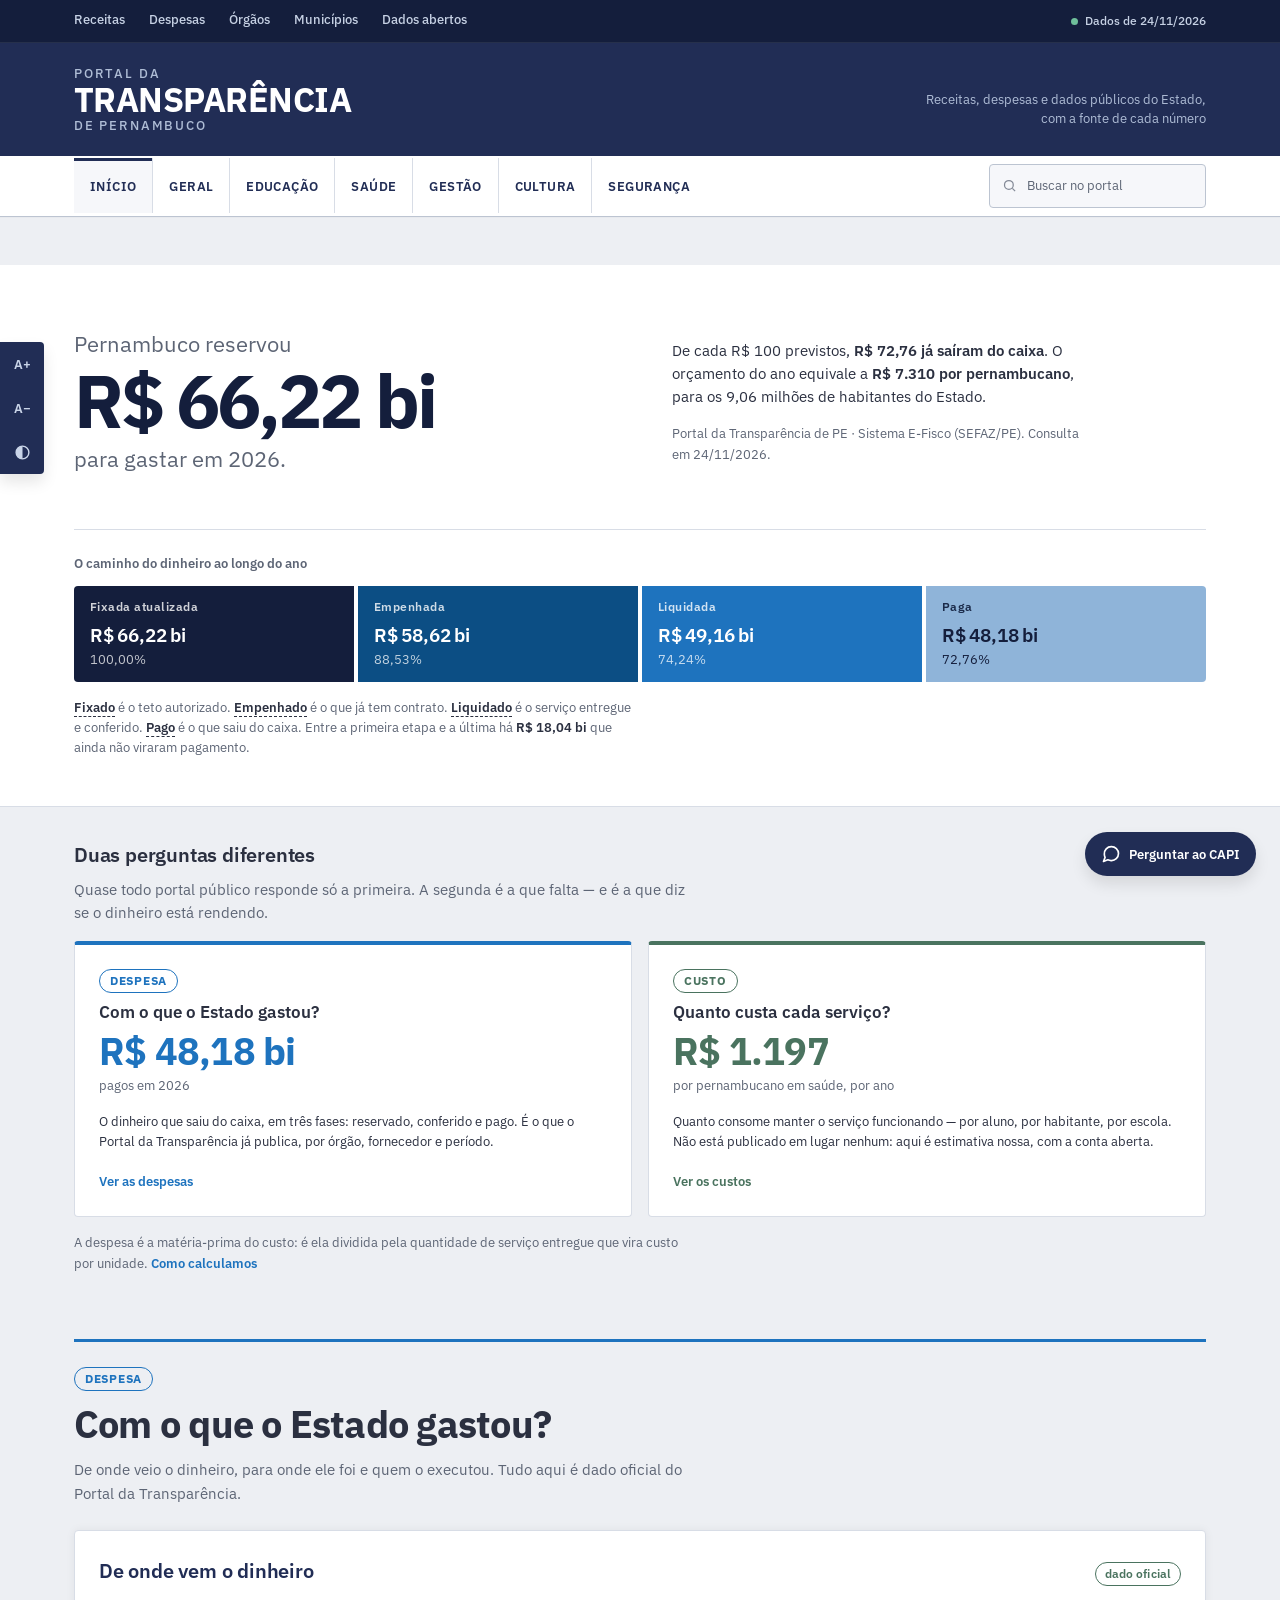
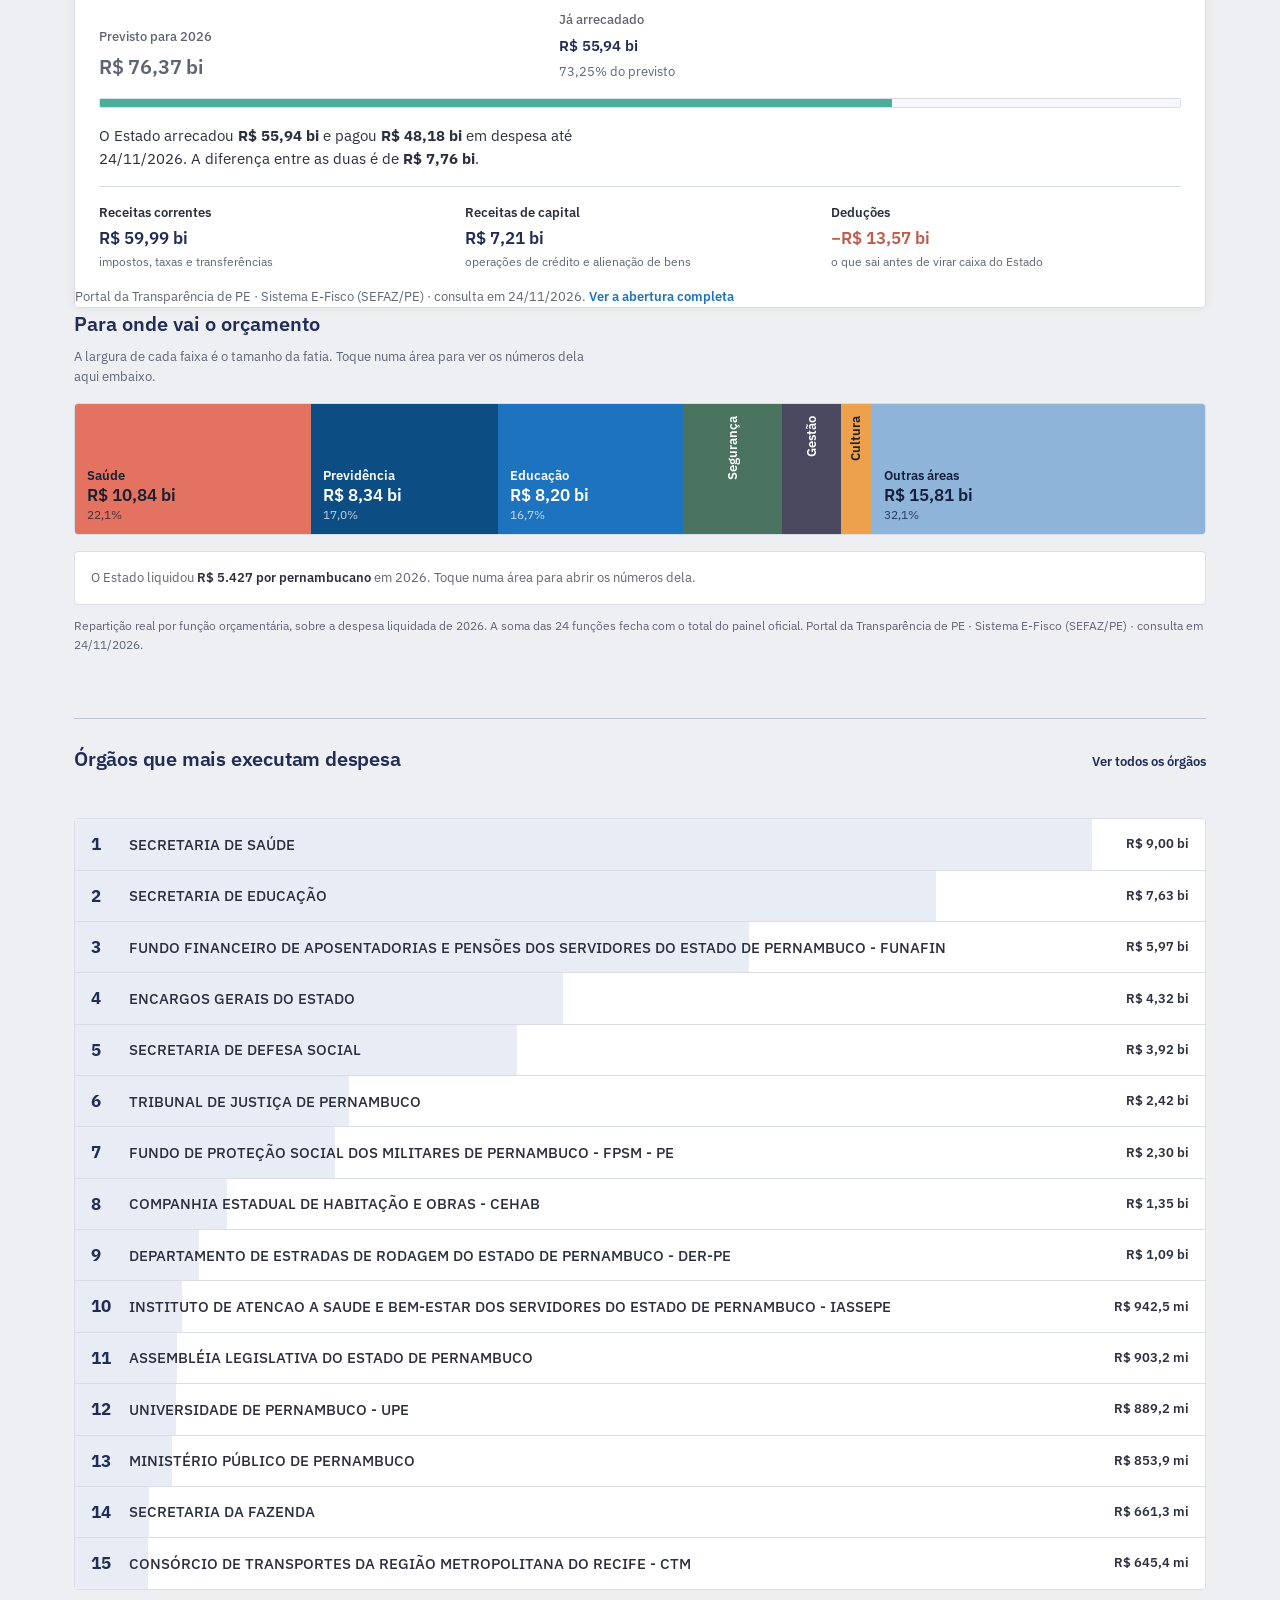
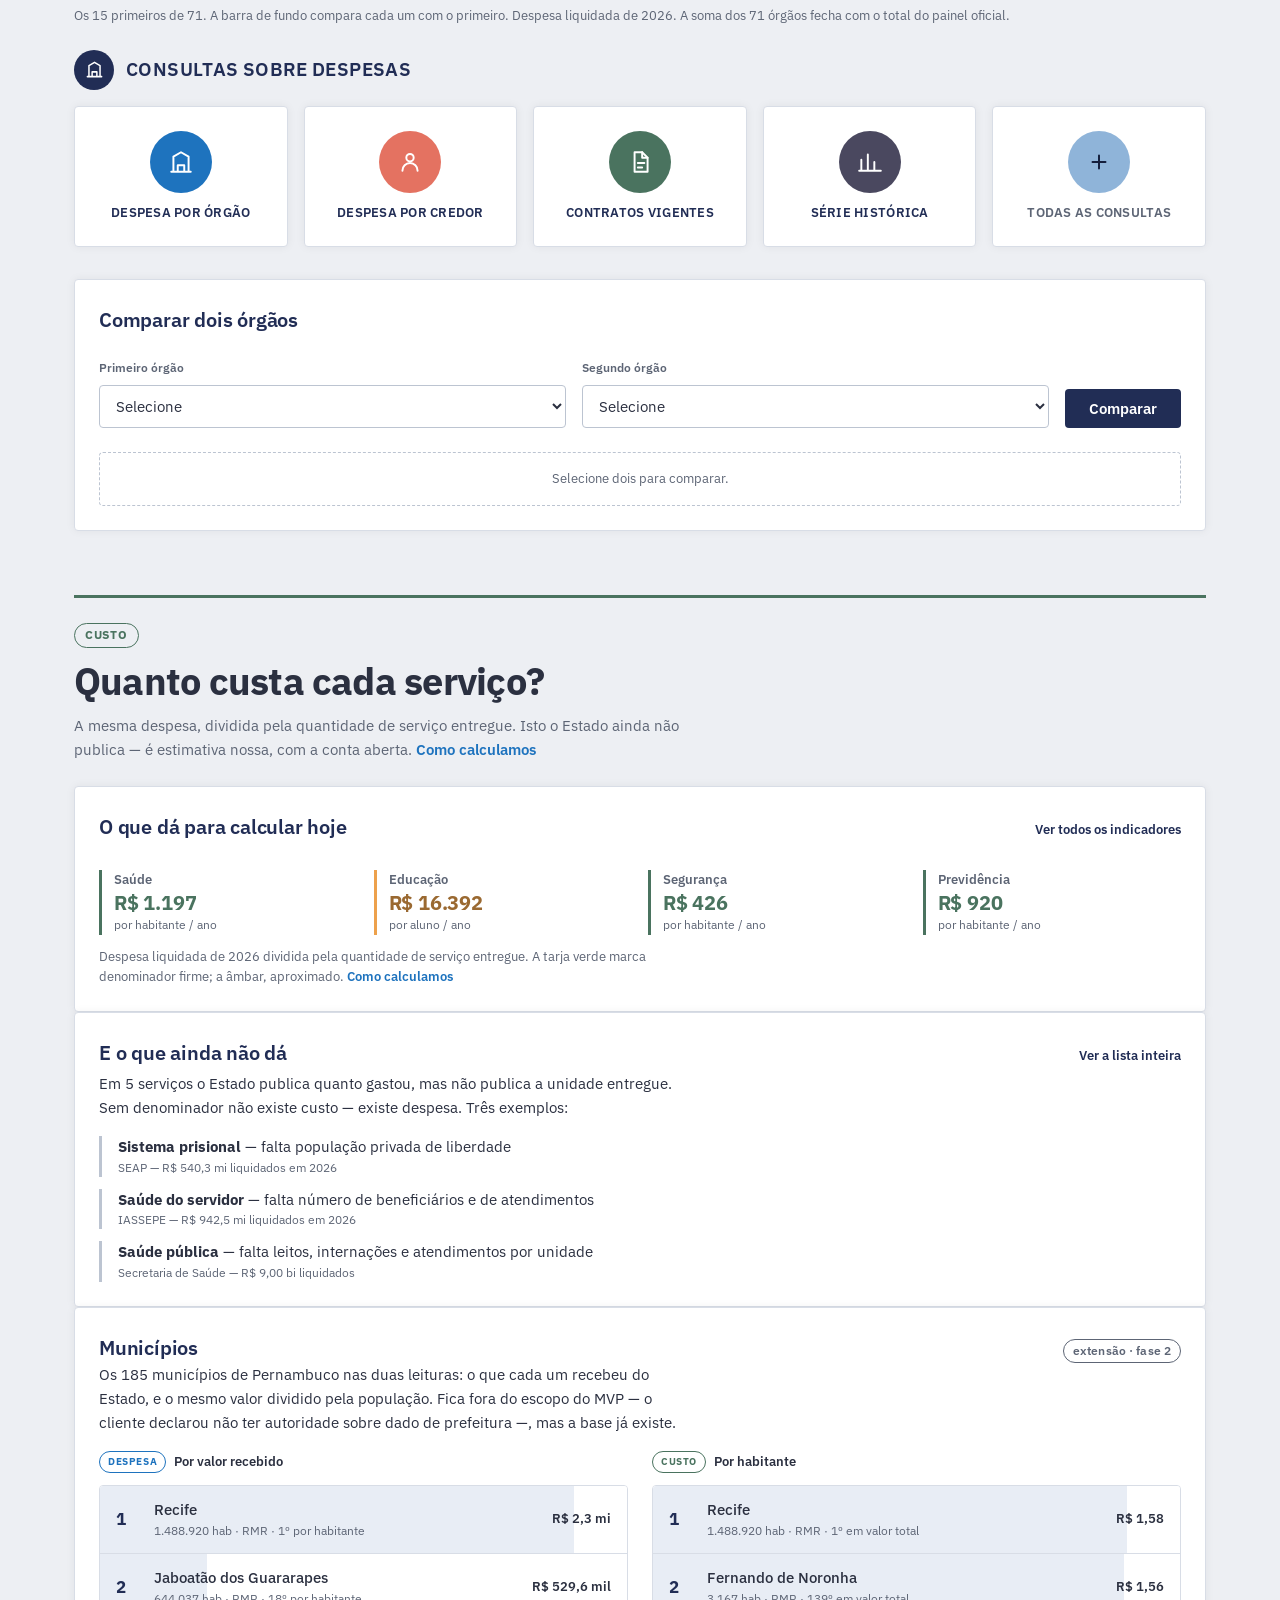
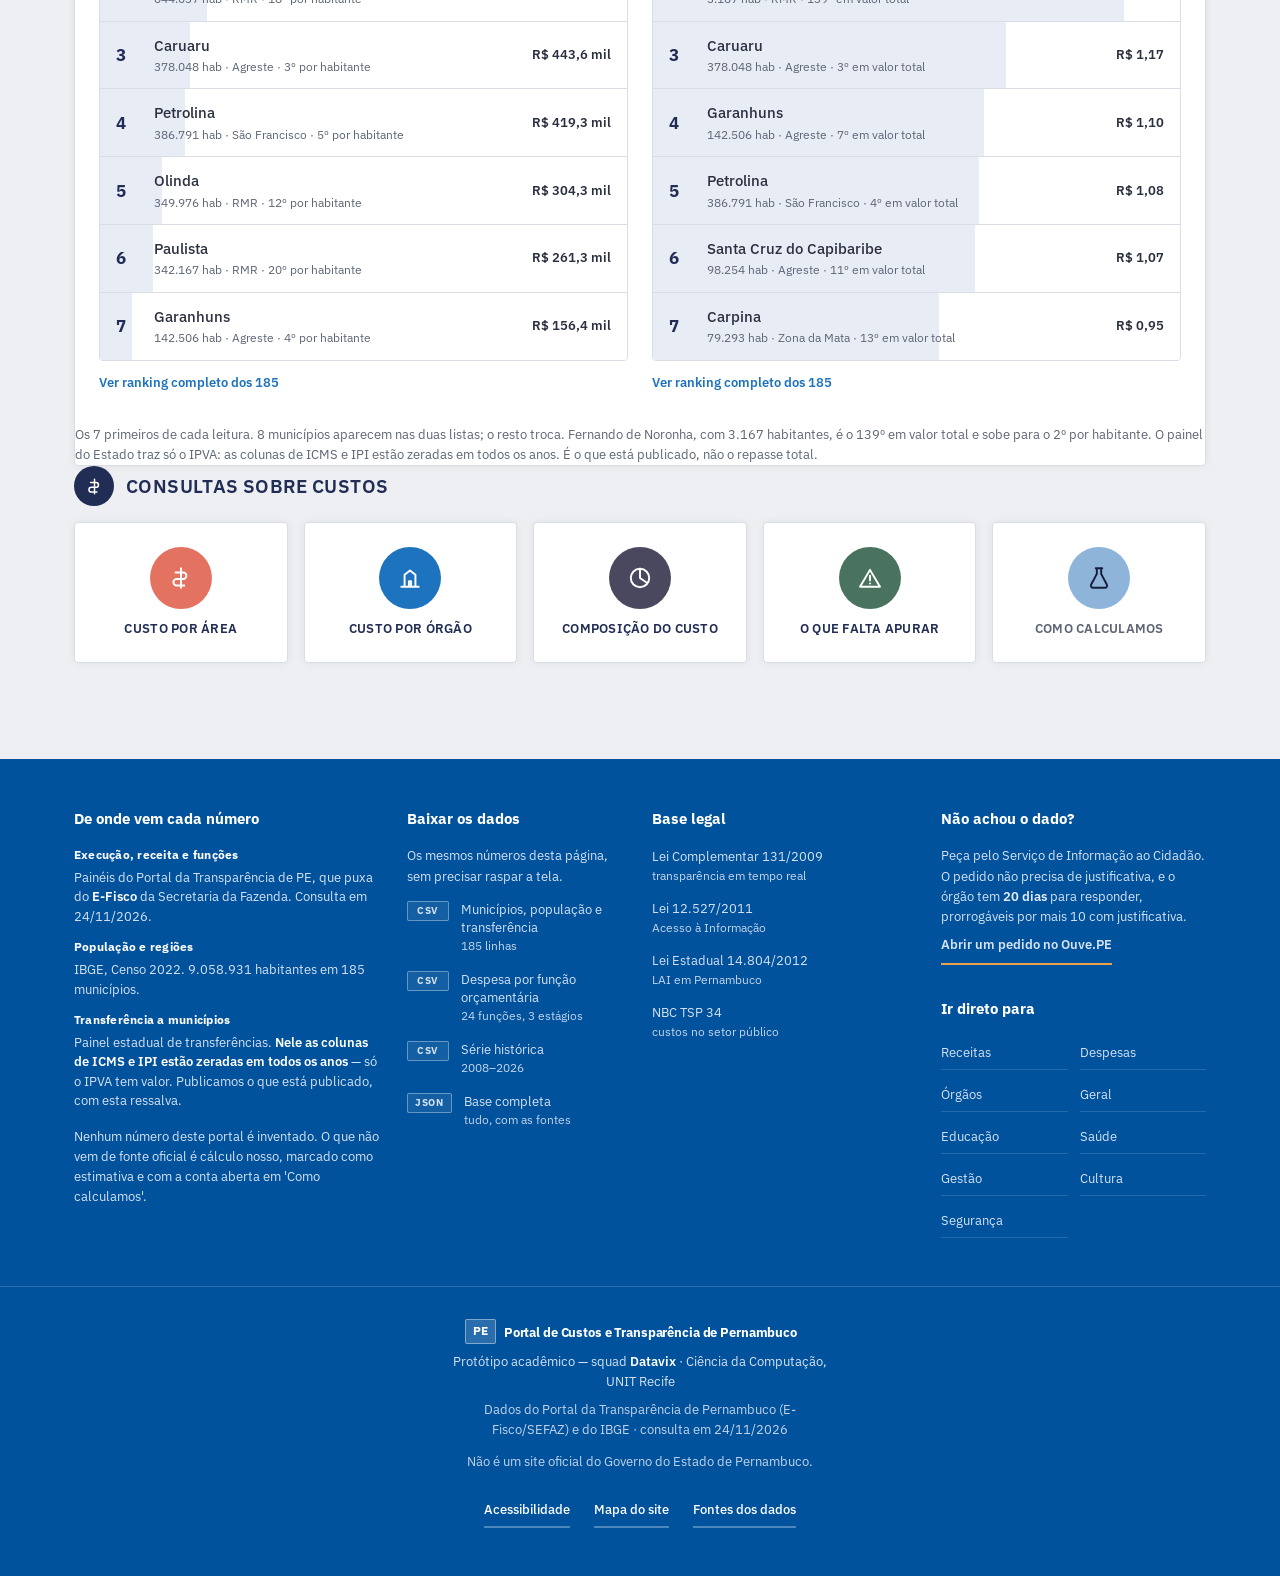
==== commit c02f31db: "atualizacoes sobre custos" ====
--- a/index.html
+++ b/index.html
@@ -3,8 +3,8 @@
 <head>
 <meta charset="UTF-8">
 <meta name="viewport" content="width=device-width, initial-scale=1.0">
-<title>Portal da Transparência — Pernambuco</title>
-<meta name="description" content="Quanto o Estado de Pernambuco reservou e quanto já gastou: execução orçamentária, repartição por área e despesa por órgão.">
+<title>Portal de Custos e Transparência — Pernambuco</title>
+<meta name="description" content="Duas perguntas sobre o dinheiro de Pernambuco: com o que o Estado gastou, e quanto custa manter cada serviço. Dado oficial do E-Fisco e estimativas de custo com o método aberto.">
 <link rel="stylesheet" href="assets/css/style.css">
 </head>
 <body>
@@ -13,22 +13,27 @@
 
 <main id="conteudo">
 
-  <!-- quanto é, e como o dinheiro percorre o ano -->
+  <!-- quanto é o orçamento e como ele percorre o ano -->
   <div id="abertura"></div>
 
+  <!-- as duas perguntas, lado a lado, antes de qualquer tabela -->
+  <div class="container"><div id="bifurcacao"></div></div>
+
+  <!-- ================= TRILHA 1 — DESPESA ================= -->
   <div class="container">
+    <div data-trilha="despesa" id="trilha-despesa"></div>
 
-    <!-- para onde vai: a faixa comanda a leitura e o gráfico -->
+    <!-- de onde vem o dinheiro -->
+    <div id="receita"></div>
+
+    <!-- para onde ele vai, por área -->
     <div id="faixa-orcamento"></div>
 
-    <!-- de onde vem o dinheiro, e quanto já entrou -->
-    <div id="receita"></div>
-
-    <!-- para onde vai, por município -->
-    <section class="card grid-row" id="municipios">
+    <!-- quem executa: as principais despesas por órgão -->
+    <section class="card grid-row" id="orgaos">
       <div class="card__header">
         <h2 class="card__title" data-titulo-ranking></h2>
-        <a class="card__link" href="#">Ver os 185 municípios</a>
+        <a class="card__link" href="#">Ver todos os órgãos</a>
       </div>
       <div class="card__body">
         <ol class="ranking-list"></ol>
@@ -36,7 +41,11 @@
       </div>
     </section>
 
-    <!-- comparar dois -->
+    <!-- consultas do lado da despesa -->
+    <div data-secao="Consultas sobre despesas" data-secao-fixa data-icone="orgao"></div>
+    <ul class="cartoes" data-cartoes="despesa"></ul>
+
+    <!-- comparar dois órgãos: a frase do desafio -->
     <section class="card">
       <div class="card__header">
         <h2 class="card__title" data-titulo-comparador></h2>
@@ -54,12 +63,23 @@
       </div>
       <p class="comparador__result">Selecione dois para comparar.</p>
     </section>
+  </div>
 
-    <!-- navegação, no fim -->
-    <div data-secao="Consultas sobre despesas" data-icone="orgao"></div>
-    <ul class="cartoes"></ul>
+  <!-- ================= TRILHA 2 — CUSTO ================= -->
+  <div class="container">
+    <div data-trilha="custo" id="trilha-custo"></div>
 
+    <!-- principais custos unitários e as lacunas -->
+    <div id="custos-resumo"></div>
+
+    <!-- os 185 municípios nas duas leituras -->
+    <div id="municipios"></div>
+
+    <!-- consultas do lado do custo -->
+    <div data-secao="Consultas sobre custos" data-secao-fixa data-icone="custo-area"></div>
+    <ul class="cartoes" data-cartoes="custo"></ul>
   </div>
+
 </main>
 
 <div id="site-footer"></div>
--- a/assets/css/style.css
+++ b/assets/css/style.css
@@ -100,6 +100,9 @@
 body[data-sector="politica"]  { --sector:var(--cor-politica);  --sector-texto:var(--txt-politica);  --sector-tint:#ECECF1; }
 body[data-sector="cultura"]   { --sector:var(--cor-cultura);   --sector-texto:var(--txt-cultura);   --sector-tint:#FBF0E2; }
 body[data-sector="seguranca"] { --sector:var(--cor-seguranca); --sector-texto:var(--txt-seguranca); --sector-tint:#E9EFEB; }
+/* Geral usa o azul institucional: é a visão do Estado inteiro,
+   não uma área temática como as outras */
+body[data-sector="geral"]     { --sector:var(--navy-700);     --sector-texto:var(--navy-700);      --sector-tint:#E4EDF6; }
 
 *{ box-sizing:border-box; }
 html{ scroll-behavior:smooth; }
@@ -2855,3 +2858,531 @@
 /* valores não quebram linha: "R$ 880,8 mi" virava duas linhas */
 .consulta-tabela td.num{ white-space:nowrap; }
 .consulta-tabela td:first-child{ min-width:16em; }
+
+/* ============================================================
+   CUSTOS
+   A seção que responde o pedido do desafio. Cada indicador
+   mostra a conta e a qualidade do denominador, porque é o
+   denominador que decide se o número vale.
+   ============================================================ */
+
+.custo-intro{
+  margin:0;
+  padding:0 var(--s5) var(--s4);
+  font-size:var(--fs-body);
+  line-height:1.6;
+  color:var(--text);
+  max-width:72ch;
+}
+
+.custos-grade{
+  list-style:none;
+  margin:0;
+  padding:0 var(--s5) var(--s5);
+  display:grid;
+  grid-template-columns:repeat(auto-fit, minmax(255px, 1fr));
+  gap:var(--s4);
+}
+.custo-card{
+  border:1px solid var(--line);
+  border-radius:var(--radius);
+  padding:var(--s4);
+  background:var(--surface);
+  display:flex;
+  flex-direction:column;
+  gap:var(--s2);
+  min-width:0;
+}
+/* a barra lateral diz, antes de ler, se o número é firme */
+.custo-card{ border-left:3px solid var(--green-600); }
+.custo-card[data-qualidade="aproximado"]{ border-left-color:var(--gold-500); }
+
+.custo-card__pergunta{
+  margin:0;
+  font-size:var(--fs-sm);
+  font-weight:600;
+  color:var(--text);
+  line-height:1.4;
+}
+.custo-card__valor{
+  margin:0;
+  font-family:var(--font-display);
+  font-size:var(--fs-h2);
+  font-weight:700;
+  letter-spacing:-.01em;
+  color:var(--sector-texto);
+  font-variant-numeric:tabular-nums;
+  line-height:1.1;
+}
+.custo-card__un{
+  display:block;
+  font-family:var(--font-ui);
+  font-size:var(--fs-xs);
+  font-weight:500;
+  color:var(--text-muted);
+  letter-spacing:0;
+  margin-top:3px;
+}
+.custo-card__conta{
+  margin:0;
+  font-size:var(--fs-xs);
+  color:var(--text-muted);
+  font-variant-numeric:tabular-nums;
+  line-height:1.45;
+  padding-top:var(--s2);
+  border-top:1px dashed var(--line);
+}
+.custo-card__fonte{
+  margin:0;
+  font-size:var(--fs-xs);
+  color:var(--text-muted);
+  line-height:1.45;
+}
+.selo-qualidade{
+  display:inline-block;
+  font-weight:600;
+  color:var(--green-600);
+}
+.custo-card[data-qualidade="aproximado"] .selo-qualidade{ color:var(--txt-cultura); }
+
+.card__selo--derivado{ color:var(--navy-700); }
+.card__selo--fase2{ color:var(--text-muted); }
+
+.custo-piloto{
+  padding:var(--s4) var(--s5) var(--s5) !important;
+  margin:0 !important;
+  border-top:1px solid var(--line);
+  max-width:80ch;
+  line-height:1.55;
+}
+
+@media (max-width:620px){
+  .custo-intro, .custos-grade{ padding-left:var(--s4); padding-right:var(--s4); }
+}
+
+/* ============================================================
+   BIFURCAÇÃO — despesa ou custo
+   As duas perguntas lado a lado, antes de qualquer tabela.
+   A da esquerda o Estado já responde; a da direita, não.
+   ============================================================ */
+
+.bifurcacao{ margin:var(--s6) 0 var(--s5); }
+.bifurcacao__titulo{
+  margin:0;
+  font-family:var(--font-display);
+  font-size:var(--fs-h2);
+  font-weight:600;
+  letter-spacing:-.01em;
+  color:var(--text);
+}
+.bifurcacao__linha{
+  margin:var(--s2) 0 var(--s4);
+  font-size:var(--fs-body);
+  color:var(--text-muted);
+  line-height:1.55;
+  max-width:68ch;
+}
+
+.bifurcacao__grade{
+  list-style:none;
+  margin:0; padding:0;
+  display:grid;
+  grid-template-columns:1fr 1fr;
+  gap:var(--s4);
+}
+.bifurcacao__grade li{ display:flex; }
+
+.porta{
+  display:flex;
+  flex-direction:column;
+  gap:var(--s2);
+  width:100%;
+  padding:var(--s5);
+  background:var(--surface);
+  border:1px solid var(--line);
+  border-top:4px solid var(--porta-cor, var(--navy-500));
+  border-radius:var(--radius);
+  color:var(--text);
+  transition:border-color .15s var(--ease), box-shadow .15s var(--ease),
+             transform .15s var(--ease);
+}
+.porta:hover{
+  text-decoration:none;
+  border-color:var(--porta-cor, var(--navy-500));
+  border-top-color:var(--porta-cor, var(--navy-500));
+  box-shadow:var(--shadow-raised);
+  transform:translateY(-2px);
+}
+.porta:focus-visible{ outline:2px solid var(--azul-acao); outline-offset:2px; }
+@media (prefers-reduced-motion:reduce){
+  .porta, .porta:hover{ transform:none; transition:none; }
+}
+
+/* despesa: o azul do portal, porque é o que já existe lá.
+   custo: o verde, porque é o que este projeto acrescenta. */
+.porta--despesa{ --porta-cor:var(--navy-500); }
+.porta--custo{   --porta-cor:var(--green-600); }
+
+.porta__tag{
+  align-self:flex-start;
+  font-size:var(--fs-xs);
+  font-weight:700;
+  letter-spacing:.06em;
+  text-transform:uppercase;
+  color:var(--porta-cor);
+  border:1px solid currentColor;
+  border-radius:999px;
+  padding:2px 10px;
+}
+.porta__pergunta{
+  font-family:var(--font-display);
+  font-size:var(--fs-h3);
+  font-weight:600;
+  color:var(--text);
+  line-height:1.3;
+}
+.porta__cifra{
+  font-family:var(--font-display);
+  font-size:var(--fs-display);
+  font-weight:700;
+  letter-spacing:-.02em;
+  line-height:1.05;
+  color:var(--porta-cor);
+  font-variant-numeric:tabular-nums;
+}
+.porta__un{
+  font-size:var(--fs-sm);
+  color:var(--text-muted);
+  margin-top:-4px;
+}
+.porta__texto{
+  font-size:var(--fs-sm);
+  line-height:1.55;
+  color:var(--text);
+  margin-top:var(--s2);
+}
+.porta__ir{
+  margin-top:auto;
+  padding-top:var(--s3);
+  font-size:var(--fs-sm);
+  font-weight:600;
+  color:var(--porta-cor);
+}
+.porta:hover .porta__ir{ text-decoration:underline; }
+
+.bifurcacao__nota{
+  margin:var(--s4) 0 0;
+  font-size:var(--fs-sm);
+  color:var(--text-muted);
+  line-height:1.6;
+  max-width:76ch;
+}
+
+/* metodologia */
+.metodo-formula{
+  margin:0 0 var(--s3);
+  padding:var(--s3) var(--s4);
+  background:var(--surface-sunken);
+  border-left:3px solid var(--sector);
+  border-radius:var(--radius-sm);
+  font-size:var(--fs-body);
+  line-height:1.6;
+}
+.selo-qualidade--aprox{ color:var(--txt-cultura); }
+
+@media (max-width:760px){
+  .bifurcacao__grade{ grid-template-columns:1fr; }
+  .porta{ padding:var(--s4); }
+}
+
+/* ============================================================
+   TRILHAS — a página inicial dividida pelas duas perguntas
+   A bifurcação deixa de ser um bloco e vira a estrutura: cada
+   pergunta abre uma trilha, com a cor da porta que leva a ela.
+   ============================================================ */
+
+.trilha{
+  margin:var(--s8) 0 var(--s5);
+  padding-top:var(--s5);
+  border-top:3px solid var(--trilha-cor, var(--navy-500));
+  scroll-margin-top:72px;   /* o menu é fixo; sem isso a âncora
+                               para debaixo dele */
+}
+.trilha--despesa{ --trilha-cor:var(--navy-500); }
+.trilha--custo{   --trilha-cor:var(--green-600); }
+
+.trilha__tag{
+  display:inline-block;
+  font-size:var(--fs-xs);
+  font-weight:700;
+  letter-spacing:.06em;
+  text-transform:uppercase;
+  color:var(--trilha-cor);
+  border:1px solid currentColor;
+  border-radius:999px;
+  padding:2px 10px;
+  margin-bottom:var(--s3);
+}
+.trilha__titulo{
+  margin:0;
+  font-family:var(--font-display);
+  font-size:var(--fs-display);
+  font-weight:700;
+  letter-spacing:-.02em;
+  line-height:1.1;
+  color:var(--text);
+}
+.trilha__linha{
+  margin:var(--s3) 0 0;
+  font-size:var(--fs-body);
+  line-height:1.6;
+  color:var(--text-muted);
+  max-width:72ch;
+}
+
+/* indicadores de custo, versão curta da página inicial */
+.custos-mini-grade{
+  list-style:none;
+  margin:0;
+  padding:var(--s5) var(--s5) var(--s3);
+  display:grid;
+  grid-template-columns:repeat(auto-fit, minmax(170px, 1fr));
+  gap:var(--s4);
+}
+.custo-mini{
+  padding-left:var(--s3);
+  border-left:3px solid var(--green-600);
+  min-width:0;
+}
+.custo-mini[data-qualidade="aproximado"]{ border-left-color:var(--gold-500); }
+.custo-mini__rot{
+  margin:0;
+  font-size:var(--fs-sm);
+  font-weight:600;
+  color:var(--text-muted);
+}
+.custo-mini__valor{
+  margin:2px 0 0;
+  font-family:var(--font-display);
+  font-size:var(--fs-h2);
+  font-weight:700;
+  letter-spacing:-.01em;
+  color:var(--green-600);
+  font-variant-numeric:tabular-nums;
+  line-height:1.1;
+}
+.custo-mini[data-qualidade="aproximado"] .custo-mini__valor{ color:var(--txt-cultura); }
+.custo-mini__un{
+  margin:2px 0 0;
+  font-size:var(--fs-xs);
+  color:var(--text-muted);
+}
+.custo-mini__nota{ padding:0 var(--s5) var(--s5) !important; margin:0 !important; max-width:80ch; }
+
+.lacunas-mini{
+  list-style:none;
+  margin:0;
+  padding:0 var(--s5) var(--s5);
+  display:grid;
+  gap:var(--s3);
+}
+.lacunas-mini li{
+  padding-left:var(--s4);
+  border-left:3px solid var(--line-strong);
+  font-size:var(--fs-body);
+  line-height:1.5;
+  color:var(--text);
+}
+
+@media (max-width:620px){
+  .trilha{ margin-top:var(--s7); }
+  .custos-mini-grade, .lacunas-mini{ padding-left:var(--s4); padding-right:var(--s4); }
+  .custo-mini__nota{ padding-left:var(--s4) !important; padding-right:var(--s4) !important; }
+}
+
+/* ============================================================
+   MODO CUSTO — o tom escuro
+   A aba de custo escurece o fundo da página. O cartão continua
+   branco, então ele passa a destacar mais (1,47:1 contra o
+   fundo, em vez de 1,15:1) e fica claro em qual aba se está.
+   O texto secundário escurece junto: o #5D6575 de sempre cai
+   para 3,98:1 neste fundo e reprovaria.
+   ============================================================ */
+
+body[data-modo="custo"]{
+  --bg:#CBD6E4;
+  --text-muted:#4D5564;
+  --line:#BCC4D1;
+  --line-strong:#A3AEC0;
+  --surface-sunken:#F1F4F9;
+}
+body[data-modo="custo"] .section-band{
+  background:var(--navy-800);
+  border-bottom-color:var(--navy-900);
+}
+body[data-modo="custo"] .section-band__title{ color:#fff; }
+body[data-modo="custo"] .section-band__desc,
+body[data-modo="custo"] .breadcrumb,
+body[data-modo="custo"] .breadcrumb a{ color:#C6D1E4; }
+body[data-modo="custo"] .breadcrumb a:hover{ color:#fff; }
+body[data-modo="custo"] .section-band__eyebrow{ background:var(--gold-500); }
+
+/* o botão de troca, no canto superior direito da faixa */
+.section-band__inner{ position:relative; }
+.troca-modo{
+  position:absolute;
+  top:var(--s5);
+  right:var(--s5);
+  appearance:none;
+  font:inherit;
+  font-size:var(--fs-sm);
+  font-weight:600;
+  padding:9px var(--s4);
+  min-height:40px;
+  border-radius:999px;
+  border:1px solid var(--sector-texto);
+  background:var(--surface);
+  color:var(--sector-texto);
+  cursor:pointer;
+  white-space:nowrap;
+  transition:background-color .15s var(--ease), color .15s var(--ease);
+}
+.troca-modo:hover{ background:var(--sector-texto); color:#fff; }
+.troca-modo:focus-visible{ outline:2px solid var(--azul-acao); outline-offset:2px; }
+body[data-modo="custo"] .troca-modo{
+  border-color:rgba(255,255,255,.55);
+  background:transparent;
+  color:#fff;
+}
+body[data-modo="custo"] .troca-modo:hover{ background:#fff; color:var(--navy-800); }
+
+/* composição do custo: barra + rótulo + valor */
+.composicao{
+  list-style:none;
+  margin:0;
+  padding:0 var(--s5) var(--s5);
+  display:grid;
+  gap:var(--s3);
+}
+.composicao li{
+  display:grid;
+  grid-template-columns:minmax(90px, 32%) 1fr auto;
+  align-items:center;
+  gap:var(--s4);
+}
+.comp__barra{
+  height:16px;
+  border-radius:var(--radius-sm);
+  background:var(--cor, var(--navy-500));
+  width:calc(var(--v, 0) * 1%);
+  min-width:3px;
+}
+.comp__rot{ font-size:var(--fs-sm); font-weight:500; color:var(--text); min-width:0; }
+.comp__val{
+  font-size:var(--fs-sm);
+  font-variant-numeric:tabular-nums;
+  color:var(--text-muted);
+  white-space:nowrap;
+}
+/* a barra ocupa a 1ª coluna e o rótulo a 2ª: a leitura vai do
+   tamanho para o nome, que é a ordem em que o olho entende */
+.composicao li > .comp__barra{ grid-column:1; }
+
+/* a área atual destacada no ranking de custo */
+.ranking-list__atual{ background:var(--sector-tint) !important; }
+.ranking-list__atual .mun{ font-weight:700; }
+
+@media (max-width:760px){
+  .troca-modo{ position:static; margin-top:var(--s4); display:inline-flex; align-items:center; }
+  .composicao li{ grid-template-columns:1fr; gap:var(--s1); }
+  .comp__barra{ width:calc(var(--v,0) * 1%); }
+}
+
+/* dois rankings lado a lado: o mesmo dado pelas duas perguntas */
+.dois-rankings{
+  display:grid;
+  grid-template-columns:1fr 1fr;
+  gap:var(--s5);
+  padding:0 var(--s5) var(--s4);
+}
+.rank-sub{
+  display:flex;
+  align-items:center;
+  gap:var(--s2);
+  margin:0 0 var(--s3);
+  font-size:var(--fs-sm);
+  font-weight:600;
+  color:var(--text);
+}
+.rank-sub__tag{
+  font-size:10px;
+  font-weight:700;
+  letter-spacing:.06em;
+  text-transform:uppercase;
+  border:1px solid currentColor;
+  border-radius:999px;
+  padding:2px 8px;
+  flex:none;
+}
+.rank-sub__tag--despesa{ color:var(--navy-500); }
+.rank-sub__tag--custo{   color:var(--green-600); }
+
+@media (max-width:860px){
+  .dois-rankings{ grid-template-columns:1fr; gap:var(--s5); }
+}
+
+/* as duas listas inteiras: rolam dentro do cartão, em vez de
+   esticar a página com 370 linhas */
+.ranking-list--rolagem{
+  max-height:440px;
+  overflow-y:auto;
+  overscroll-behavior:contain;
+}
+.ranking-list--rolagem li[hidden]{ display:none; }
+
+.mun-filtro{ padding:0 var(--s5) var(--s4); }
+.mun-filtro input{
+  width:100%;
+  font:inherit;
+  font-size:var(--fs-body);
+  padding:10px var(--s4);
+  min-height:44px;
+  border:1px solid var(--line-strong);
+  border-radius:var(--radius);
+  background:var(--surface);
+  color:var(--text);
+}
+.mun-filtro input:focus{ outline:2px solid var(--azul-acao); outline-offset:1px; }
+.mun-filtro__saida{
+  margin:var(--s2) 0 0;
+  min-height:1.4em;
+  font-size:var(--fs-sm);
+  font-weight:500;
+  color:var(--sector-texto);
+  font-variant-numeric:tabular-nums;
+}
+
+@media (max-width:620px){
+  .mun-filtro{ padding-left:var(--s4); padding-right:var(--s4); }
+  .ranking-list--rolagem{ max-height:360px; }
+}
+
+.rank-sub__ver{ margin:var(--s3) 0 0; font-size:var(--fs-sm); }
+
+/* o sufixo do título diz em que aba se está, sem competir com
+   o nome da seção: mesmo tamanho, peso menor, cor recuada */
+.section-band__modo{
+  display:block;
+  margin-top:var(--s1);
+  font-size:var(--fs-h3);
+  font-weight:500;
+  letter-spacing:0;
+  color:var(--text-muted);
+}
+.section-band__modo::before{ content:"· "; }
+body[data-modo="custo"] .section-band__modo{ color:#AFBDD6; }
+
+@media (min-width:760px){
+  /* em tela larga cabe na mesma linha do nome */
+  .section-band__modo{ display:inline; margin-left:var(--s3); margin-top:0; }
+}
